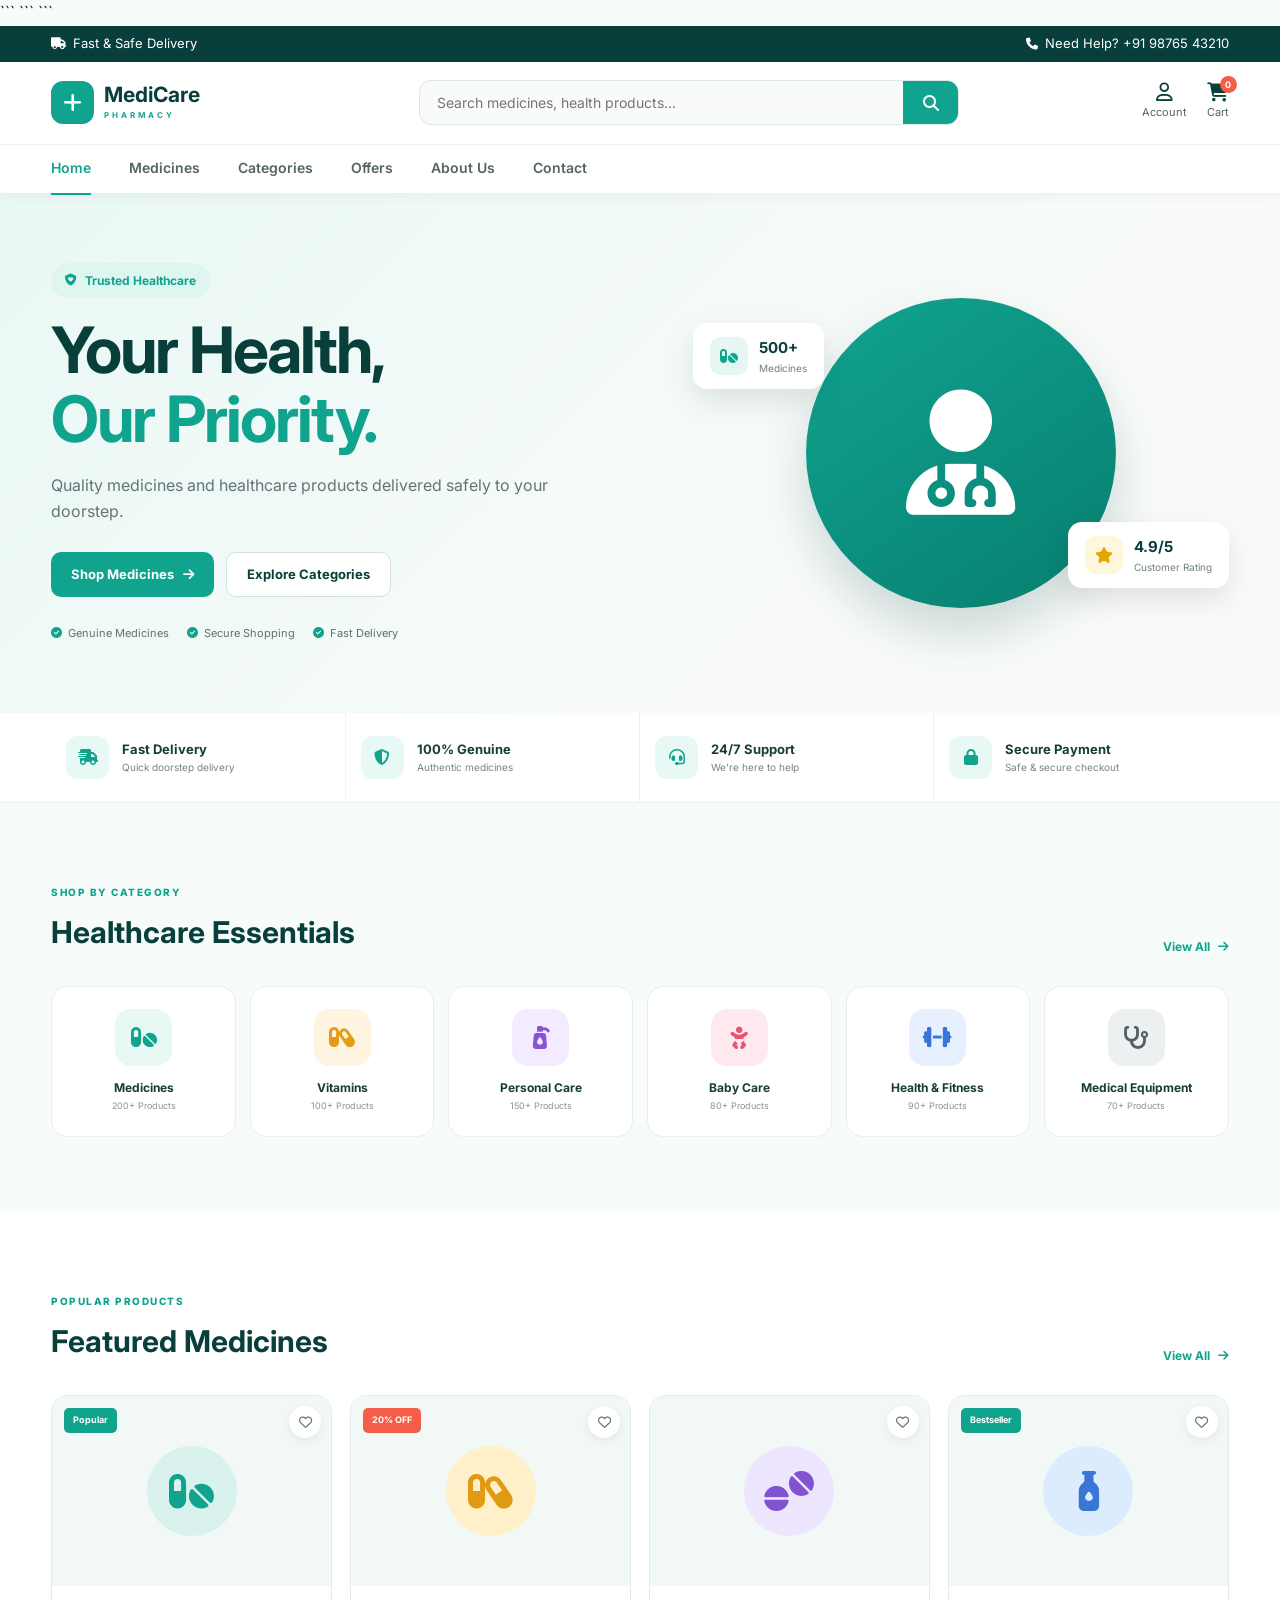
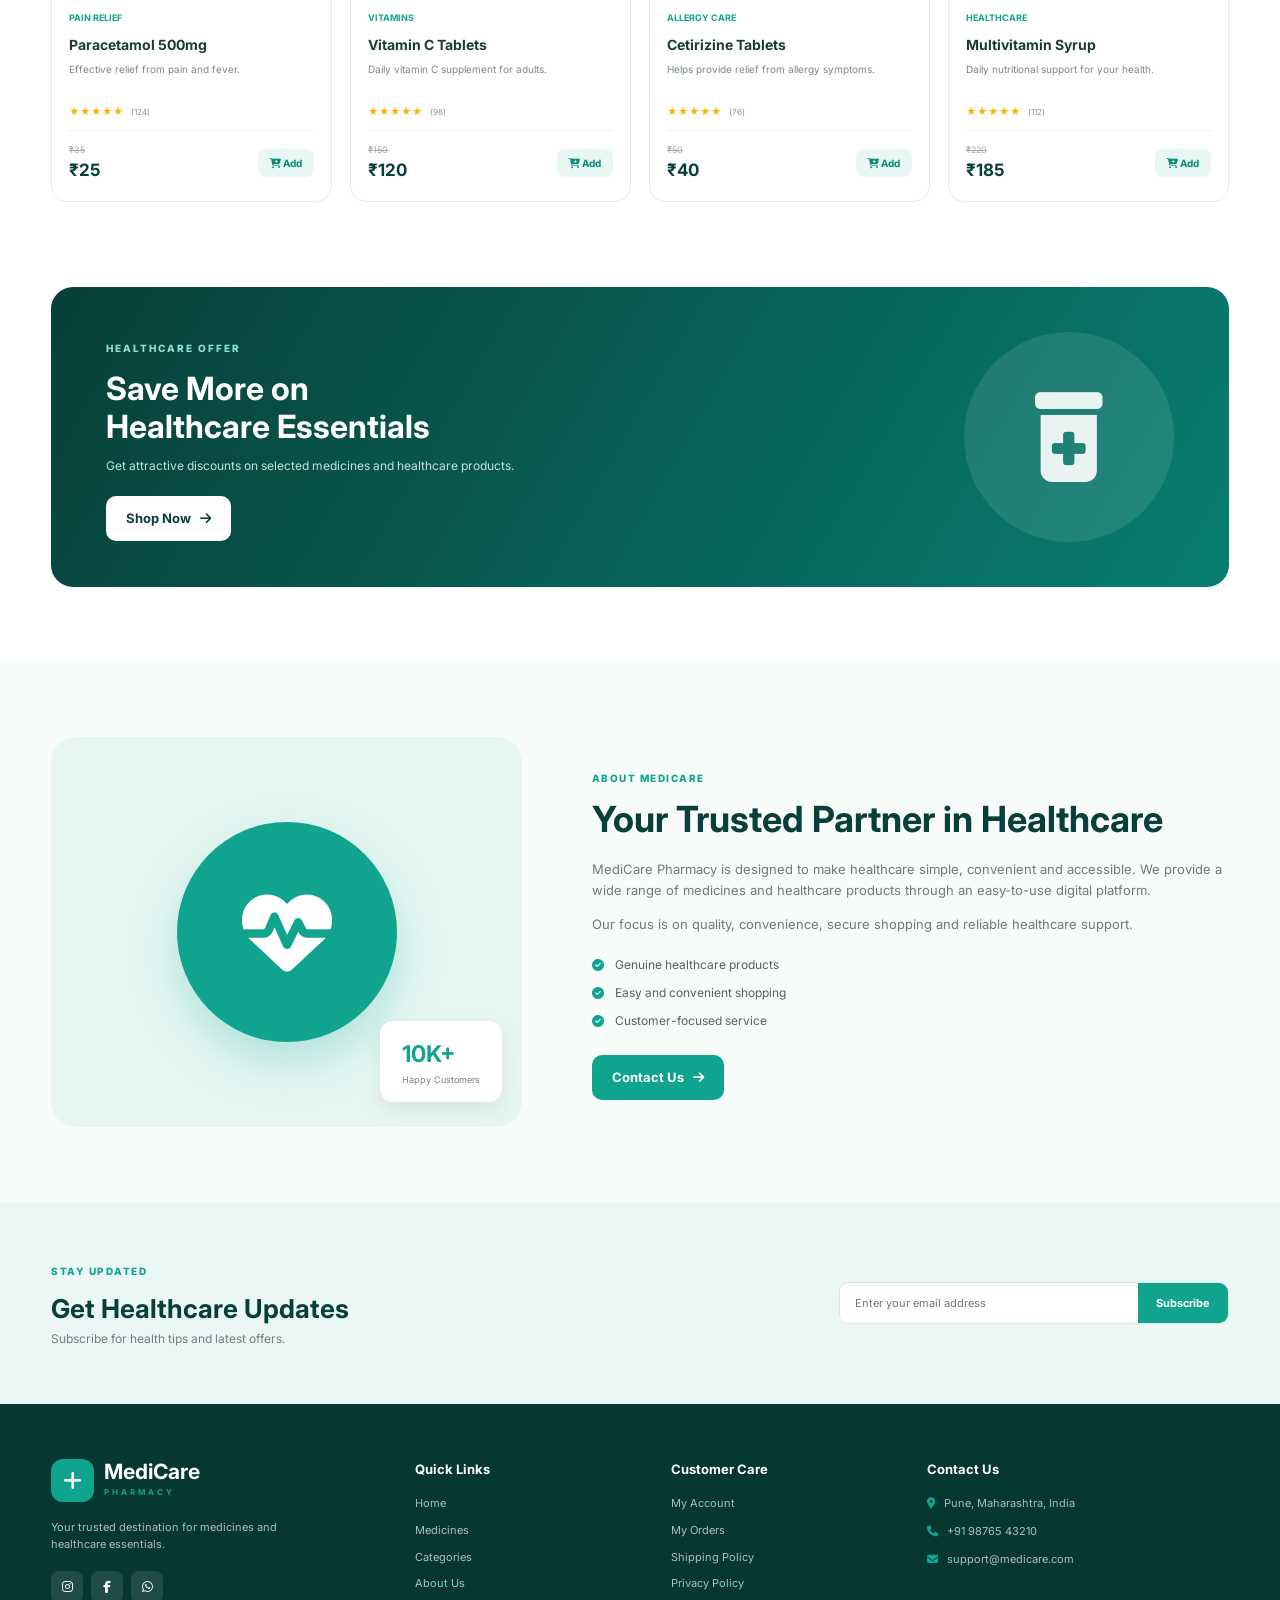
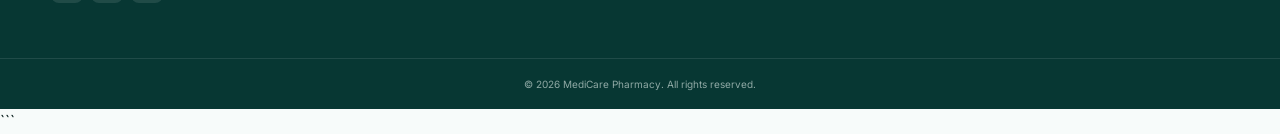
==== index.html @ c82cebe2 "Add files via upload" ====
<!DOCTYPE html>

<html lang="en">
<head>
    <meta charset="UTF-8">
    <meta name="viewport" content="width=device-width, initial-scale=1.0">
    <meta name="description" content="MediCare Pharmacy - Your trusted online pharmacy">
    <title>MediCare Pharmacy</title>

```
<link rel="stylesheet" href="style.css">

<link rel="preconnect" href="https://fonts.googleapis.com">
<link rel="preconnect" href="https://fonts.gstatic.com" crossorigin>
<link href="https://fonts.googleapis.com/css2?family=Inter:wght@400;500;600;700;800&display=swap" rel="stylesheet">

<link rel="stylesheet" href="https://cdnjs.cloudflare.com/ajax/libs/font-awesome/6.5.2/css/all.min.css">
```

</head>

<body>

```
<!-- TOP BAR -->
<div class="top-bar">
    <div class="container top-content">
        <span><i class="fa-solid fa-truck"></i> Fast & Safe Delivery</span>
        <span><i class="fa-solid fa-phone"></i> Need Help? +91 98765 43210</span>
    </div>
</div>

<!-- HEADER -->
<header class="header">
    <div class="container nav-container">

        <a href="#" class="logo">
            <span class="logo-icon">
                <i class="fa-solid fa-plus"></i>
            </span>
            <span>
                <strong>MediCare</strong>
                <small>PHARMACY</small>
            </span>
        </a>

        <div class="search-box">
            <input type="text" placeholder="Search medicines, health products...">
            <button>
                <i class="fa-solid fa-magnifying-glass"></i>
            </button>
        </div>

        <div class="nav-actions">
            <a href="#" class="action-item">
                <i class="fa-regular fa-user"></i>
                <span>Account</span>
            </a>

            <a href="#" class="action-item cart">
                <i class="fa-solid fa-cart-shopping"></i>
                <span>Cart</span>
                <b>0</b>
            </a>

            <button class="menu-btn" id="menuBtn">
                <i class="fa-solid fa-bars"></i>
            </button>
        </div>

    </div>

    <!-- NAVIGATION -->
    <nav class="main-nav" id="mainNav">
        <div class="container nav-links">
            <a href="#" class="active">Home</a>
            <a href="#medicines">Medicines</a>
            <a href="#categories">Categories</a>
            <a href="#offers">Offers</a>
            <a href="#about">About Us</a>
            <a href="#contact">Contact</a>
        </div>
    </nav>
</header>


<!-- HERO SECTION -->
<main>

    <section class="hero">
        <div class="container hero-content">

            <div class="hero-text">
                <span class="hero-tag">
                    <i class="fa-solid fa-shield-heart"></i>
                    Trusted Healthcare
                </span>

                <h1>
                    Your Health,<br>
                    <span>Our Priority.</span>
                </h1>

                <p>
                    Quality medicines and healthcare products
                    delivered safely to your doorstep.
                </p>

                <div class="hero-buttons">
                    <a href="#medicines" class="btn primary-btn">
                        Shop Medicines
                        <i class="fa-solid fa-arrow-right"></i>
                    </a>

                    <a href="#categories" class="btn secondary-btn">
                        Explore Categories
                    </a>
                </div>

                <div class="trust-points">
                    <span>
                        <i class="fa-solid fa-circle-check"></i>
                        Genuine Medicines
                    </span>

                    <span>
                        <i class="fa-solid fa-circle-check"></i>
                        Secure Shopping
                    </span>

                    <span>
                        <i class="fa-solid fa-circle-check"></i>
                        Fast Delivery
                    </span>
                </div>
            </div>

            <div class="hero-image">
                <div class="image-circle">
                    <i class="fa-solid fa-user-doctor"></i>
                </div>

                <div class="floating-card card-one">
                    <i class="fa-solid fa-pills"></i>
                    <div>
                        <strong>500+</strong>
                        <small>Medicines</small>
                    </div>
                </div>

                <div class="floating-card card-two">
                    <i class="fa-solid fa-star"></i>
                    <div>
                        <strong>4.9/5</strong>
                        <small>Customer Rating</small>
                    </div>
                </div>
            </div>

        </div>
    </section>


    <!-- FEATURES -->
    <section class="features">
        <div class="container features-grid">

            <div class="feature">
                <div class="feature-icon">
                    <i class="fa-solid fa-truck-fast"></i>
                </div>
                <div>
                    <h3>Fast Delivery</h3>
                    <p>Quick doorstep delivery</p>
                </div>
            </div>

            <div class="feature">
                <div class="feature-icon">
                    <i class="fa-solid fa-shield-halved"></i>
                </div>
                <div>
                    <h3>100% Genuine</h3>
                    <p>Authentic medicines</p>
                </div>
            </div>

            <div class="feature">
                <div class="feature-icon">
                    <i class="fa-solid fa-headset"></i>
                </div>
                <div>
                    <h3>24/7 Support</h3>
                    <p>We're here to help</p>
                </div>
            </div>

            <div class="feature">
                <div class="feature-icon">
                    <i class="fa-solid fa-lock"></i>
                </div>
                <div>
                    <h3>Secure Payment</h3>
                    <p>Safe & secure checkout</p>
                </div>
            </div>

        </div>
    </section>


    <!-- CATEGORIES -->
    <section class="section" id="categories">
        <div class="container">

            <div class="section-heading">
                <div>
                    <span class="section-label">SHOP BY CATEGORY</span>
                    <h2>Healthcare Essentials</h2>
                </div>

                <a href="#" class="view-all">
                    View All <i class="fa-solid fa-arrow-right"></i>
                </a>
            </div>

            <div class="category-grid">

                <a href="#" class="category-card">
                    <div class="category-icon medicine-icon">
                        <i class="fa-solid fa-pills"></i>
                    </div>
                    <h3>Medicines</h3>
                    <p>200+ Products</p>
                </a>

                <a href="#" class="category-card">
                    <div class="category-icon vitamin-icon">
                        <i class="fa-solid fa-capsules"></i>
                    </div>
                    <h3>Vitamins</h3>
                    <p>100+ Products</p>
                </a>

                <a href="#" class="category-card">
                    <div class="category-icon personal-icon">
                        <i class="fa-solid fa-pump-soap"></i>
                    </div>
                    <h3>Personal Care</h3>
                    <p>150+ Products</p>
                </a>

                <a href="#" class="category-card">
                    <div class="category-icon baby-icon">
                        <i class="fa-solid fa-baby"></i>
                    </div>
                    <h3>Baby Care</h3>
                    <p>80+ Products</p>
                </a>

                <a href="#" class="category-card">
                    <div class="category-icon fitness-icon">
                        <i class="fa-solid fa-dumbbell"></i>
                    </div>
                    <h3>Health & Fitness</h3>
                    <p>90+ Products</p>
                </a>

                <a href="#" class="category-card">
                    <div class="category-icon equipment-icon">
                        <i class="fa-solid fa-stethoscope"></i>
                    </div>
                    <h3>Medical Equipment</h3>
                    <p>70+ Products</p>
                </a>

            </div>
        </div>
    </section>


    <!-- PRODUCTS -->
    <section class="section products-section" id="medicines">
        <div class="container">

            <div class="section-heading">
                <div>
                    <span class="section-label">POPULAR PRODUCTS</span>
                    <h2>Featured Medicines</h2>
                </div>

                <a href="#" class="view-all">
                    View All <i class="fa-solid fa-arrow-right"></i>
                </a>
            </div>

            <div class="product-grid">

                <article class="product-card">

                    <div class="product-image">
                        <span class="product-tag">Popular</span>
                        <button class="heart">
                            <i class="fa-regular fa-heart"></i>
                        </button>
                        <div class="medicine-placeholder">
                            <i class="fa-solid fa-pills"></i>
                        </div>
                    </div>

                    <div class="product-info">
                        <span class="product-category">Pain Relief</span>
                        <h3>Paracetamol 500mg</h3>
                        <p class="product-description">
                            Effective relief from pain and fever.
                        </p>

                        <div class="rating">
                            <span>★★★★★</span>
                            <small>(124)</small>
                        </div>

                        <div class="product-bottom">
                            <div>
                                <span class="old-price">₹35</span>
                                <strong>₹25</strong>
                            </div>

                            <button class="add-btn">
                                <i class="fa-solid fa-cart-plus"></i>
                                Add
                            </button>
                        </div>
                    </div>

                </article>


                <article class="product-card">

                    <div class="product-image">
                        <span class="product-tag discount">20% OFF</span>
                        <button class="heart">
                            <i class="fa-regular fa-heart"></i>
                        </button>
                        <div class="medicine-placeholder vitamin">
                            <i class="fa-solid fa-capsules"></i>
                        </div>
                    </div>

                    <div class="product-info">
                        <span class="product-category">Vitamins</span>
                        <h3>Vitamin C Tablets</h3>
                        <p class="product-description">
                            Daily vitamin C supplement for adults.
                        </p>

                        <div class="rating">
                            <span>★★★★★</span>
                            <small>(98)</small>
                        </div>

                        <div class="product-bottom">
                            <div>
                                <span class="old-price">₹150</span>
                                <strong>₹120</strong>
                            </div>

                            <button class="add-btn">
                                <i class="fa-solid fa-cart-plus"></i>
                                Add
                            </button>
                        </div>
                    </div>

                </article>


                <article class="product-card">

                    <div class="product-image">
                        <button class="heart">
                            <i class="fa-regular fa-heart"></i>
                        </button>
                        <div class="medicine-placeholder allergy">
                            <i class="fa-solid fa-tablets"></i>
                        </div>
                    </div>

                    <div class="product-info">
                        <span class="product-category">Allergy Care</span>
                        <h3>Cetirizine Tablets</h3>
                        <p class="product-description">
                            Helps provide relief from allergy symptoms.
                        </p>

                        <div class="rating">
                            <span>★★★★★</span>
                            <small>(76)</small>
                        </div>

                        <div class="product-bottom">
                            <div>
                                <span class="old-price">₹50</span>
                                <strong>₹40</strong>
                            </div>

                            <button class="add-btn">
                                <i class="fa-solid fa-cart-plus"></i>
                                Add
                            </button>
                        </div>
                    </div>

                </article>


                <article class="product-card">

                    <div class="product-image">
                        <span class="product-tag">Bestseller</span>
                        <button class="heart">
                            <i class="fa-regular fa-heart"></i>
                        </button>
                        <div class="medicine-placeholder health">
                            <i class="fa-solid fa-bottle-droplet"></i>
                        </div>
                    </div>

                    <div class="product-info">
                        <span class="product-category">Healthcare</span>
                        <h3>Multivitamin Syrup</h3>
                        <p class="product-description">
                            Daily nutritional support for your health.
                        </p>

                        <div class="rating">
                            <span>★★★★★</span>
                            <small>(112)</small>
                        </div>

                        <div class="product-bottom">
                            <div>
                                <span class="old-price">₹220</span>
                                <strong>₹185</strong>
                            </div>

                            <button class="add-btn">
                                <i class="fa-solid fa-cart-plus"></i>
                                Add
                            </button>
                        </div>
                    </div>

                </article>

            </div>
        </div>
    </section>


    <!-- OFFER -->
    <section class="offer-section" id="offers">
        <div class="container">

            <div class="offer-box">

                <div class="offer-content">
                    <span>HEALTHCARE OFFER</span>

                    <h2>Save More on<br>Healthcare Essentials</h2>

                    <p>
                        Get attractive discounts on selected
                        medicines and healthcare products.
                    </p>

                    <a href="#medicines" class="btn offer-btn">
                        Shop Now
                        <i class="fa-solid fa-arrow-right"></i>
                    </a>
                </div>

                <div class="offer-icon">
                    <i class="fa-solid fa-prescription-bottle-medical"></i>
                </div>

            </div>

        </div>
    </section>


    <!-- ABOUT -->
    <section class="section about-section" id="about">
        <div class="container about-grid">

            <div class="about-visual">
                <div class="about-main-icon">
                    <i class="fa-solid fa-heart-pulse"></i>
                </div>

                <div class="about-stat">
                    <strong>10K+</strong>
                    <span>Happy Customers</span>
                </div>
            </div>

            <div class="about-content">
                <span class="section-label">ABOUT MEDICARE</span>

                <h2>Your Trusted Partner in Healthcare</h2>

                <p>
                    MediCare Pharmacy is designed to make healthcare
                    simple, convenient and accessible. We provide
                    a wide range of medicines and healthcare products
                    through an easy-to-use digital platform.
                </p>

                <p>
                    Our focus is on quality, convenience, secure
                    shopping and reliable healthcare support.
                </p>

                <div class="about-points">
                    <div>
                        <i class="fa-solid fa-circle-check"></i>
                        Genuine healthcare products
                    </div>

                    <div>
                        <i class="fa-solid fa-circle-check"></i>
                        Easy and convenient shopping
                    </div>

                    <div>
                        <i class="fa-solid fa-circle-check"></i>
                        Customer-focused service
                    </div>
                </div>

                <a href="#contact" class="btn primary-btn">
                    Contact Us
                    <i class="fa-solid fa-arrow-right"></i>
                </a>
            </div>

        </div>
    </section>


    <!-- NEWSLETTER -->
    <section class="newsletter">
        <div class="container newsletter-box">

            <div>
                <span class="section-label">STAY UPDATED</span>
                <h2>Get Healthcare Updates</h2>
                <p>Subscribe for health tips and latest offers.</p>
            </div>

            <form class="newsletter-form">
                <input type="email" placeholder="Enter your email address">
                <button type="submit">Subscribe</button>
            </form>

        </div>
    </section>

</main>


<!-- FOOTER -->
<footer class="footer" id="contact">

    <div class="container footer-grid">

        <div class="footer-brand">
            <a href="#" class="logo footer-logo">
                <span class="logo-icon">
                    <i class="fa-solid fa-plus"></i>
                </span>
                <span>
                    <strong>MediCare</strong>
                    <small>PHARMACY</small>
                </span>
            </a>

            <p>
                Your trusted destination for medicines
                and healthcare essentials.
            </p>

            <div class="social-links">
                <a href="#"><i class="fa-brands fa-instagram"></i></a>
                <a href="#"><i class="fa-brands fa-facebook-f"></i></a>
                <a href="#"><i class="fa-brands fa-whatsapp"></i></a>
            </div>
        </div>


        <div class="footer-column">
            <h3>Quick Links</h3>
            <a href="#">Home</a>
            <a href="#medicines">Medicines</a>
            <a href="#categories">Categories</a>
            <a href="#about">About Us</a>
        </div>


        <div class="footer-column">
            <h3>Customer Care</h3>
            <a href="#">My Account</a>
            <a href="#">My Orders</a>
            <a href="#">Shipping Policy</a>
            <a href="#">Privacy Policy</a>
        </div>


        <div class="footer-column contact-column">
            <h3>Contact Us</h3>

            <p>
                <i class="fa-solid fa-location-dot"></i>
                Pune, Maharashtra, India
            </p>

            <p>
                <i class="fa-solid fa-phone"></i>
                +91 98765 43210
            </p>

            <p>
                <i class="fa-solid fa-envelope"></i>
                support@medicare.com
            </p>
        </div>

    </div>

    <div class="footer-bottom">
        <div class="container">
            <p>© 2026 MediCare Pharmacy. All rights reserved.</p>
        </div>
    </div>

</footer>


<!-- MOBILE MENU SCRIPT -->
<script>
    const menuBtn = document.getElementById("menuBtn");
    const mainNav = document.getElementById("mainNav");

    menuBtn.addEventListener("click", function () {
        mainNav.classList.toggle("show");
    });

    document.querySelectorAll(".main-nav a").forEach(link => {
        link.addEventListener("click", () => {
            mainNav.classList.remove("show");
        });
    });
</script>
```

</body>
</html>
---- style.css ----
/* =========================================================
MEDICARE PHARMACY
RESPONSIVE FRONTEND CSS
========================================================= */

* {
  margin: 0;
  padding: 0;
  box-sizing: border-box;
  }

html {
scroll-behavior: smooth;
}

body {
font-family: "Inter", sans-serif;
background: #f7fbfa;
color: #172b2a;
line-height: 1.6;
}

a {
text-decoration: none;
color: inherit;
}

button,
input {
font-family: inherit;
}

button {
cursor: pointer;
border: none;
}

.container {
width: min(1180px, 92%);
margin: auto;
}

/* =========================================================
TOP BAR
========================================================= */

.top-bar {
background: #083f3a;
color: #ffffff;
font-size: 13px;
}

.top-content {
min-height: 36px;
display: flex;
justify-content: space-between;
align-items: center;
}

.top-content span {
display: flex;
align-items: center;
gap: 7px;
}

.top-content i {
font-size: 12px;
}

/* =========================================================
HEADER
========================================================= */

.header {
background: #ffffff;
position: sticky;
top: 0;
z-index: 1000;
box-shadow: 0 2px 15px rgba(0, 0, 0, 0.05);
}

.nav-container {
min-height: 82px;
display: flex;
align-items: center;
justify-content: space-between;
gap: 30px;
}

/* LOGO */

.logo {
display: flex;
align-items: center;
gap: 10px;
min-width: 185px;
}

.logo-icon {
width: 43px;
height: 43px;
border-radius: 12px;
background: #10a48f;
color: white;
display: grid;
place-items: center;
font-size: 21px;
}

.logo strong {
display: block;
font-size: 21px;
line-height: 1;
color: #083f3a;
}

.logo small {
display: block;
font-size: 8px;
letter-spacing: 3px;
color: #10a48f;
font-weight: 700;
margin-top: 4px;
}

/* SEARCH */

.search-box {
flex: 1;
max-width: 540px;
height: 45px;
border: 1px solid #dce8e6;
border-radius: 12px;
display: flex;
overflow: hidden;
background: #f8fbfa;
}

.search-box input {
flex: 1;
border: none;
outline: none;
padding: 0 17px;
background: transparent;
font-size: 14px;
}

.search-box button {
width: 55px;
background: #10a48f;
color: white;
font-size: 16px;
}

/* HEADER ACTIONS */

.nav-actions {
display: flex;
align-items: center;
gap: 20px;
}

.action-item {
position: relative;
display: flex;
flex-direction: column;
align-items: center;
gap: 2px;
color: #526665;
font-size: 11px;
}

.action-item i {
font-size: 19px;
color: #083f3a;
}

.action-item.cart b {
position: absolute;
top: -7px;
right: -8px;
width: 17px;
height: 17px;
background: #f45d48;
color: white;
border-radius: 50%;
font-size: 9px;
display: grid;
place-items: center;
}

.menu-btn {
display: none;
background: transparent;
font-size: 22px;
color: #083f3a;
}

/* NAVIGATION */

.main-nav {
border-top: 1px solid #edf2f1;
}

.nav-links {
display: flex;
align-items: center;
gap: 38px;
min-height: 48px;
}

.nav-links a {
font-size: 14px;
font-weight: 600;
color: #536563;
position: relative;
}

.nav-links a:hover,
.nav-links a.active {
color: #10a48f;
}

.nav-links a.active::after {
content: "";
position: absolute;
height: 2px;
width: 100%;
left: 0;
bottom: -15px;
background: #10a48f;
}

/* =========================================================
HERO
========================================================= */

.hero {
background: linear-gradient(135deg, #e9f8f5 0%, #f8fbfa 65%);
overflow: hidden;
}

.hero-content {
min-height: 520px;
display: grid;
grid-template-columns: 1.05fr 0.95fr;
align-items: center;
gap: 50px;
}

.hero-tag {
display: inline-flex;
align-items: center;
gap: 8px;
color: #10a48f;
background: #dff5f0;
padding: 8px 14px;
border-radius: 30px;
font-size: 12px;
font-weight: 700;
margin-bottom: 17px;
}

.hero h1 {
font-size: clamp(40px, 5vw, 65px);
line-height: 1.08;
color: #083f3a;
letter-spacing: -2px;
}

.hero h1 span {
color: #10a48f;
}

.hero-text > p {
max-width: 540px;
color: #647573;
margin: 20px 0 28px;
font-size: 16px;
}

.hero-buttons {
display: flex;
flex-wrap: wrap;
gap: 12px;
}

.btn {
min-height: 45px;
padding: 0 20px;
border-radius: 10px;
display: inline-flex;
align-items: center;
justify-content: center;
gap: 9px;
font-size: 13px;
font-weight: 700;
transition: 0.25s ease;
}

.primary-btn {
background: #10a48f;
color: white;
}

.primary-btn:hover {
background: #087e70;
transform: translateY(-2px);
}

.secondary-btn {
background: white;
border: 1px solid #cfe2de;
color: #083f3a;
}

.secondary-btn:hover {
border-color: #10a48f;
color: #10a48f;
}

.trust-points {
margin-top: 28px;
display: flex;
flex-wrap: wrap;
gap: 18px;
}

.trust-points span {
display: flex;
align-items: center;
gap: 6px;
font-size: 11px;
color: #60716f;
}

.trust-points i {
color: #10a48f;
}

/* HERO VISUAL */

.hero-image {
height: 390px;
position: relative;
display: grid;
place-items: center;
}

.image-circle {
width: 310px;
height: 310px;
border-radius: 50%;
background: linear-gradient(145deg, #10a48f, #087e70);
display: grid;
place-items: center;
box-shadow: 0 25px 50px rgba(8, 63, 58, 0.18);
}

.image-circle i {
font-size: 125px;
color: white;
}

/* FLOATING CARDS */

.floating-card {
position: absolute;
background: white;
border-radius: 14px;
padding: 13px 17px;
display: flex;
align-items: center;
gap: 11px;
box-shadow: 0 12px 30px rgba(0, 0, 0, 0.1);
}

.floating-card > i {
width: 38px;
height: 38px;
display: grid;
place-items: center;
border-radius: 10px;
background: #e6f7f3;
color: #10a48f;
}

.floating-card strong,
.floating-card small {
display: block;
}

.floating-card strong {
font-size: 15px;
color: #083f3a;
}

.floating-card small {
font-size: 10px;
color: #71817f;
}

.card-one {
top: 65px;
left: 0;
}

.card-two {
bottom: 60px;
right: 0;
}

.card-two > i {
color: #e6a600;
background: #fff7dc;
}

/* =========================================================
FEATURES
========================================================= */

.features {
background: white;
border-bottom: 1px solid #edf2f1;
}

.features-grid {
display: grid;
grid-template-columns: repeat(4, 1fr);
}

.feature {
padding: 23px 15px;
display: flex;
align-items: center;
gap: 13px;
border-right: 1px solid #edf2f1;
}

.feature:last-child {
border-right: none;
}

.feature-icon {
min-width: 43px;
width: 43px;
height: 43px;
border-radius: 12px;
background: #e8f8f5;
color: #10a48f;
display: grid;
place-items: center;
}

.feature h3 {
font-size: 13px;
color: #173d39;
}

.feature p {
font-size: 10px;
color: #778583;
}

/* =========================================================
SECTIONS
========================================================= */

.section {
padding: 75px 0;
}

.section-heading {
display: flex;
justify-content: space-between;
align-items: end;
margin-bottom: 30px;
}

.section-label {
font-size: 10px;
color: #10a48f;
font-weight: 800;
letter-spacing: 1.5px;
}

.section-heading h2,
.about-content h2 {
font-size: 30px;
color: #083f3a;
margin-top: 5px;
}

.view-all {
font-size: 12px;
color: #10a48f;
font-weight: 700;
}

.view-all i {
margin-left: 5px;
}

/* =========================================================
CATEGORIES
========================================================= */

.category-grid {
display: grid;
grid-template-columns: repeat(6, 1fr);
gap: 14px;
}

.category-card {
background: white;
border: 1px solid #e6efed;
border-radius: 16px;
padding: 22px 10px;
text-align: center;
transition: 0.25s ease;
}

.category-card:hover {
transform: translateY(-5px);
border-color: #10a48f;
box-shadow: 0 10px 25px rgba(16, 164, 143, 0.08);
}

.category-icon {
width: 57px;
height: 57px;
margin: auto auto 12px;
border-radius: 16px;
display: grid;
place-items: center;
font-size: 23px;
}

.medicine-icon {
background: #e8f8f5;
color: #10a48f;
}

.vitamin-icon {
background: #fff4df;
color: #e49b18;
}

.personal-icon {
background: #f3ebff;
color: #8754d7;
}

.baby-icon {
background: #ffe9ee;
color: #e85472;
}

.fitness-icon {
background: #e7f0ff;
color: #3974d8;
}

.equipment-icon {
background: #edf0f1;
color: #536365;
}

.category-card h3 {
font-size: 12px;
color: #173d39;
}

.category-card p {
font-size: 9px;
color: #899593;
margin-top: 2px;
}

/* =========================================================
PRODUCTS
========================================================= */

.products-section {
background: white;
}

.product-grid {
display: grid;
grid-template-columns: repeat(4, 1fr);
gap: 18px;
}

.product-card {
background: #ffffff;
border: 1px solid #e4ecea;
border-radius: 16px;
overflow: hidden;
transition: 0.25s ease;
}

.product-card:hover {
transform: translateY(-5px);
box-shadow: 0 15px 30px rgba(8, 63, 58, 0.08);
}

.product-image {
height: 190px;
background: #f1f8f6;
position: relative;
display: grid;
place-items: center;
}

.product-tag {
position: absolute;
top: 12px;
left: 12px;
padding: 5px 9px;
border-radius: 5px;
background: #10a48f;
color: white;
font-size: 9px;
font-weight: 700;
}

.product-tag.discount {
background: #f45d48;
}

.heart {
position: absolute;
top: 10px;
right: 10px;
width: 32px;
height: 32px;
border-radius: 50%;
background: white;
color: #657572;
box-shadow: 0 3px 10px rgba(0, 0, 0, 0.07);
}

.medicine-placeholder {
width: 90px;
height: 90px;
border-radius: 50%;
display: grid;
place-items: center;
background: #d9f2ed;
color: #10a48f;
font-size: 40px;
}

.medicine-placeholder.vitamin {
background: #fff0c9;
color: #df9b14;
}

.medicine-placeholder.allergy {
background: #eee6ff;
color: #8253d1;
}

.medicine-placeholder.health {
background: #dcecff;
color: #3976d5;
}

.product-info {
padding: 17px;
}

.product-category {
color: #10a48f;
font-size: 9px;
font-weight: 700;
text-transform: uppercase;
}

.product-info h3 {
font-size: 14px;
margin: 5px 0;
color: #183c38;
}

.product-description {
font-size: 10px;
color: #7c8987;
min-height: 32px;
}

.rating {
margin: 10px 0;
font-size: 10px;
}

.rating span {
color: #f4b400;
letter-spacing: 1px;
}

.rating small {
color: #8b9694;
margin-left: 4px;
}

.product-bottom {
display: flex;
align-items: center;
justify-content: space-between;
border-top: 1px solid #edf2f1;
padding-top: 12px;
}

.old-price {
display: block;
text-decoration: line-through;
color: #a2abaa;
font-size: 9px;
}

.product-bottom strong {
font-size: 17px;
color: #083f3a;
}

.add-btn {
background: #e7f7f4;
color: #078976;
border-radius: 8px;
padding: 8px 12px;
font-size: 10px;
font-weight: 700;
}

.add-btn:hover {
background: #10a48f;
color: white;
}

/* =========================================================
OFFER
========================================================= */

.offer-section {
padding: 10px 0 75px;
background: white;
}

.offer-box {
min-height: 270px;
border-radius: 22px;
background: linear-gradient(120deg, #083f3a, #087e70);
color: white;
padding: 45px 55px;
display: flex;
justify-content: space-between;
align-items: center;
overflow: hidden;
position: relative;
}

.offer-content {
position: relative;
z-index: 2;
}

.offer-content > span {
font-size: 10px;
font-weight: 800;
letter-spacing: 2px;
color: #8de2d4;
}

.offer-content h2 {
font-size: 32px;
line-height: 1.2;
margin: 10px 0;
}

.offer-content p {
color: #c7e2df;
font-size: 12px;
max-width: 430px;
margin-bottom: 20px;
}

.offer-btn {
background: white;
color: #083f3a;
}

.offer-icon {
width: 210px;
height: 210px;
border-radius: 50%;
background: rgba(255,255,255,0.1);
display: grid;
place-items: center;
font-size: 90px;
color: rgba(255,255,255,0.9);
}

/* =========================================================
ABOUT
========================================================= */

.about-grid {
display: grid;
grid-template-columns: 0.85fr 1.15fr;
align-items: center;
gap: 70px;
}

.about-visual {
min-height: 390px;
background: #e6f7f3;
border-radius: 25px;
display: grid;
place-items: center;
position: relative;
}

.about-main-icon {
width: 220px;
height: 220px;
border-radius: 50%;
background: #10a48f;
color: white;
display: grid;
place-items: center;
font-size: 90px;
box-shadow: 0 20px 45px rgba(16, 164, 143, 0.25);
}

.about-stat {
position: absolute;
bottom: 25px;
right: 20px;
background: white;
padding: 15px 22px;
border-radius: 13px;
box-shadow: 0 8px 20px rgba(0,0,0,0.08);
}

.about-stat strong,
.about-stat span {
display: block;
}

.about-stat strong {
font-size: 23px;
color: #10a48f;
}

.about-stat span {
font-size: 9px;
color: #75827f;
}

.about-content h2 {
font-size: 36px;
line-height: 1.2;
margin: 8px 0 18px;
}

.about-content > p {
font-size: 13px;
color: #6d7c79;
margin-bottom: 13px;
}

.about-points {
margin: 20px 0 25px;
}

.about-points div {
font-size: 12px;
color: #536563;
margin: 9px 0;
}

.about-points i {
color: #10a48f;
margin-right: 8px;
}

/* =========================================================
NEWSLETTER
========================================================= */

.newsletter {
background: #eaf7f4;
padding: 55px 0;
}

.newsletter-box {
display: flex;
justify-content: space-between;
align-items: center;
gap: 30px;
}

.newsletter h2 {
color: #083f3a;
margin-top: 5px;
font-size: 26px;
}

.newsletter p {
color: #71817f;
font-size: 12px;
}

.newsletter-form {
display: flex;
background: white;
border: 1px solid #d6e7e3;
border-radius: 10px;
overflow: hidden;
min-width: 390px;
}

.newsletter-form input {
flex: 1;
border: none;
outline: none;
padding: 13px 15px;
font-size: 11px;
}

.newsletter-form button {
background: #10a48f;
color: white;
padding: 0 18px;
font-size: 11px;
font-weight: 700;
}

/* =========================================================
FOOTER
========================================================= */

.footer {
background: #073733;
color: white;
}

.footer-grid {
padding: 55px 0;
display: grid;
grid-template-columns: 1.5fr 1fr 1fr 1.4fr;
gap: 40px;
}

.footer-logo strong {
color: white;
}

.footer-brand > p {
color: #a9c1be;
font-size: 11px;
max-width: 250px;
margin: 17px 0;
}

.social-links {
display: flex;
gap: 8px;
}

.social-links a {
width: 32px;
height: 32px;
border-radius: 8px;
background: rgba(255,255,255,0.1);
display: grid;
place-items: center;
font-size: 12px;
}

.social-links a:hover {
background: #10a48f;
}

.footer-column h3 {
font-size: 13px;
margin-bottom: 16px;
}

.footer-column > a {
display: block;
color: #a9c1be;
font-size: 11px;
margin: 9px 0;
}

.footer-column > a:hover {
color: white;
}

.contact-column p {
color: #a9c1be;
font-size: 11px;
margin: 10px 0;
display: flex;
gap: 9px;
}

.contact-column i {
color: #10a48f;
margin-top: 3px;
}

.footer-bottom {
border-top: 1px solid rgba(255,255,255,0.1);
padding: 17px 0;
}

.footer-bottom p {
text-align: center;
color: #8fa9a5;
font-size: 10px;
}

/* =========================================================
TABLET
========================================================= */

@media (max-width: 1000px) {

```
.nav-container {
    gap: 15px;
}

.logo {
    min-width: auto;
}

.category-grid {
    grid-template-columns: repeat(3, 1fr);
}

.product-grid {
    grid-template-columns: repeat(2, 1fr);
}

.hero-content {
    grid-template-columns: 1fr 0.8fr;
}

.hero-image {
    transform: scale(0.85);
}

.about-grid {
    gap: 35px;
}
```

}

/* =========================================================
MOBILE
========================================================= */

@media (max-width: 700px) {

```
.top-content {
    justify-content: center;
    font-size: 10px;
}

.top-content span:last-child {
    display: none;
}

.nav-container {
    min-height: 68px;
    flex-wrap: wrap;
}

.logo strong {
    font-size: 18px;
}

.logo-icon {
    width: 37px;
    height: 37px;
    font-size: 17px;
}

.search-box {
    order: 3;
    flex-basis: 100%;
    max-width: none;
    margin-bottom: 12px;
}

.header {
    position: relative;
}

.nav-actions {
    gap: 12px;
}

.action-item span {
    display: none;
}

.action-item i {
    font-size: 18px;
}

.menu-btn {
    display: block;
}

.main-nav {
    display: none;
    border-top: 1px solid #edf2f1;
}

.main-nav.show {
    display: block;
}

.nav-links {
    flex-direction: column;
    align-items: flex-start;
    gap: 0;
    padding: 10px 0;
}

.nav-links a {
    width: 100%;
    padding: 11px 0;
}

.nav-links a.active::after {
    display: none;
}


/* HERO */

.hero-content {
    min-height: auto;
    grid-template-columns: 1fr;
    padding: 55px 0;
    text-align: center;
}

.hero h1 {
    font-size: 43px;
    letter-spacing: -1.5px;
}

.hero-text > p {
    font-size: 14px;
    margin-left: auto;
    margin-right: auto;
}

.hero-buttons {
    justify-content: center;
}

.trust-points {
    justify-content: center;
    gap: 10px;
}

.hero-image {
    height: 310px;
    transform: scale(0.8);
    margin-top: -20px;
}

.card-one {
    left: 2%;
}

.card-two {
    right: 2%;
}


/* FEATURES */

.features-grid {
    grid-template-columns: repeat(2, 1fr);
}

.feature {
    border-bottom: 1px solid #edf2f1;
}

.feature:nth-child(2) {
    border-right: none;
}

.feature:nth-child(3) {
    border-right: 1px solid #edf2f1;
}


/* SECTIONS */

.section {
    padding: 55px 0;
}

.section-heading {
    align-items: flex-start;
    gap: 15px;
}

.section-heading h2,
.about-content h2 {
    font-size: 25px;
}

.view-all {
    white-space: nowrap;
}


/* CATEGORY */

.category-grid {
    grid-template-columns: repeat(2, 1fr);
    gap: 10px;
}


/* PRODUCTS */

.product-grid {
    grid-template-columns: repeat(2, 1fr);
    gap: 10px;
}

.product-image {
    height: 155px;
}

.medicine-placeholder {
    width: 70px;
    height: 70px;
    font-size: 30px;
}

.product-info {
    padding: 12px;
}

.product-info h3 {
    font-size: 12px;
}

.product-description {
    font-size: 9px;
}

.product-bottom strong {
    font-size: 15px;
}

.add-btn {
    padding: 7px 9px;
}


/* OFFER */

.offer-box {
    padding: 35px 25px;
    min-height: 300px;
}

.offer-content h2 {
    font-size: 26px;
}

.offer-icon {
    position: absolute;
    right: -50px;
    bottom: -45px;
    opacity: 0.3;
}


/* ABOUT */

.about-grid {
    grid-template-columns: 1fr;
}

.about-visual {
    min-height: 300px;
}

.about-main-icon {
    width: 160px;
    height: 160px;
    font-size: 65px;
}


/* NEWSLETTER */

.newsletter-box {
    flex-direction: column;
    align-items: stretch;
    text-align: center;
}

.newsletter-form {
    min-width: 0;
    width: 100%;
}


/* FOOTER */

.footer-grid {
    grid-template-columns: 1fr 1fr;
    gap: 30px;
}
```

}

/* =========================================================
SMALL MOBILE
========================================================= */

@media (max-width: 430px) {

```
.container {
    width: 94%;
}

.hero h1 {
    font-size: 37px;
}

.hero-buttons .btn {
    width: 100%;
}

.trust-points {
    flex-direction: column;
    align-items: center;
}

.features-grid {
    grid-template-columns: 1fr;
}

.feature {
    border-right: none !important;
}

.product-grid {
    grid-template-columns: 1fr;
}

.product-image {
    height: 200px;
}

.medicine-placeholder {
    width: 85px;
    height: 85px;
    font-size: 38px;
}

.footer-grid {
    grid-template-columns: 1fr;
}

.newsletter-form {
    flex-direction: column;
    border: none;
    background: transparent;
    gap: 8px;
}

.newsletter-form input,
.newsletter-form button {
    min-height: 45px;
    border-radius: 8px;
}

.newsletter-form input {
    border: 1px solid #d6e7e3;
}
```

}
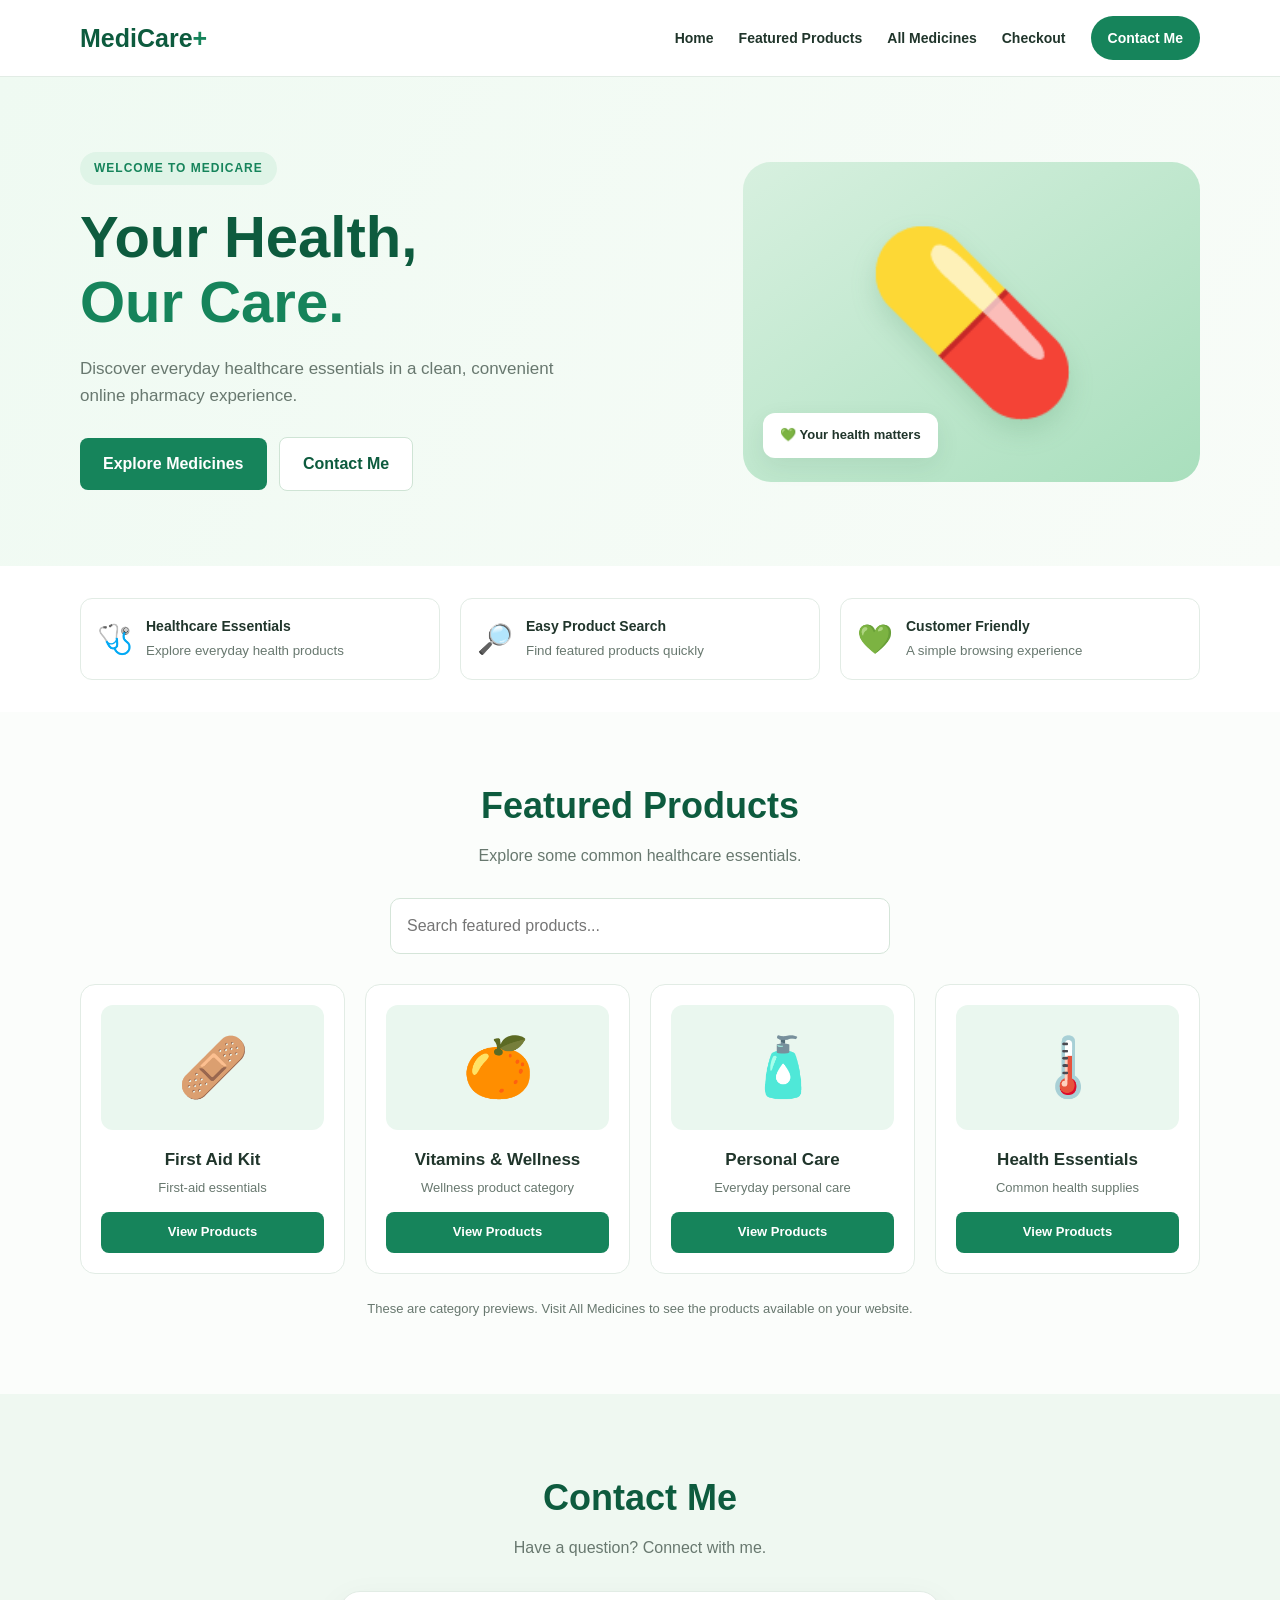
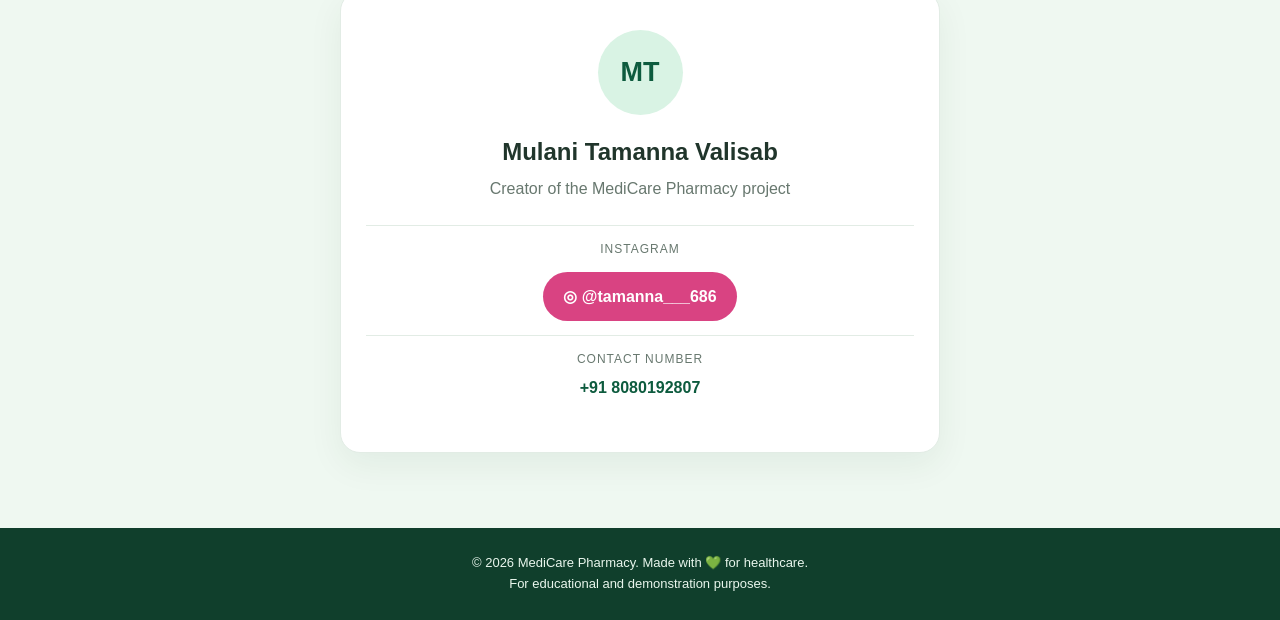
==== commit 2d57b54f: "Update index.html" ====
--- a/index.html
+++ b/index.html
@@ -1,669 +1,756 @@
+
 <!DOCTYPE html>
-
 <html lang="en">
 <head>
     <meta charset="UTF-8">
     <meta name="viewport" content="width=device-width, initial-scale=1.0">
-    <meta name="description" content="MediCare Pharmacy - Your trusted online pharmacy">
-    <title>MediCare Pharmacy</title>
-
-```
-<link rel="stylesheet" href="style.css">
-
-<link rel="preconnect" href="https://fonts.googleapis.com">
-<link rel="preconnect" href="https://fonts.gstatic.com" crossorigin>
-<link href="https://fonts.googleapis.com/css2?family=Inter:wght@400;500;600;700;800&display=swap" rel="stylesheet">
-
-<link rel="stylesheet" href="https://cdnjs.cloudflare.com/ajax/libs/font-awesome/6.5.2/css/all.min.css">
-```
-
+    <meta name="description" content="MediCare Pharmacy - Your trusted online pharmacy for everyday healthcare essentials.">
+    <title>MediCare Pharmacy | Your Health, Our Care</title>
+
+    <style>
+        :root {
+            --green: #16845b;
+            --dark-green: #0d5b3e;
+            --light-green: #eaf7ef;
+            --text: #20352b;
+            --muted: #68786f;
+            --white: #ffffff;
+            --border: #e2ece5;
+        }
+
+        * {
+            margin: 0;
+            padding: 0;
+            box-sizing: border-box;
+        }
+
+        html {
+            scroll-behavior: smooth;
+        }
+
+        body {
+            font-family: Arial, Helvetica, sans-serif;
+            color: var(--text);
+            background: #ffffff;
+            line-height: 1.6;
+        }
+
+        a {
+            text-decoration: none;
+        }
+
+        button, input {
+            font: inherit;
+        }
+
+        .container {
+            width: min(1120px, 92%);
+            margin: auto;
+        }
+
+        /* Navigation */
+        header {
+            background: #ffffff;
+            border-bottom: 1px solid var(--border);
+            position: sticky;
+            top: 0;
+            z-index: 100;
+        }
+
+        .navbar {
+            min-height: 76px;
+            display: flex;
+            justify-content: space-between;
+            align-items: center;
+            gap: 20px;
+        }
+
+        .logo {
+            color: var(--dark-green);
+            font-size: 25px;
+            font-weight: 800;
+            white-space: nowrap;
+        }
+
+        .logo span {
+            color: var(--green);
+        }
+
+        .nav-links {
+            display: flex;
+            align-items: center;
+            gap: 25px;
+        }
+
+        .nav-links a {
+            color: var(--text);
+            font-size: 14px;
+            font-weight: 600;
+        }
+
+        .nav-links a:hover {
+            color: var(--green);
+        }
+
+        .nav-links .nav-contact {
+            background: var(--green);
+            color: white;
+            padding: 11px 17px;
+            border-radius: 25px;
+        }
+
+        .menu-toggle {
+            display: none;
+            background: var(--light-green);
+            color: var(--dark-green);
+            border: 0;
+            border-radius: 8px;
+            padding: 8px 12px;
+            cursor: pointer;
+        }
+
+        /* Hero */
+        .hero {
+            background: linear-gradient(120deg, #effaf2, #f8fcf8);
+            padding: 75px 0;
+            overflow: hidden;
+        }
+
+        .hero-grid {
+            display: grid;
+            grid-template-columns: 1.15fr 0.85fr;
+            align-items: center;
+            gap: 45px;
+        }
+
+        .eyebrow {
+            display: inline-block;
+            color: var(--green);
+            background: #dff4e7;
+            border-radius: 30px;
+            padding: 7px 14px;
+            font-size: 12px;
+            font-weight: 800;
+            letter-spacing: 1px;
+            margin-bottom: 20px;
+        }
+
+        .hero h1 {
+            color: var(--dark-green);
+            font-size: clamp(38px, 5vw, 58px);
+            line-height: 1.12;
+            margin-bottom: 20px;
+        }
+
+        .hero h1 span {
+            color: var(--green);
+        }
+
+        .hero p {
+            max-width: 520px;
+            color: var(--muted);
+            font-size: 17px;
+            margin-bottom: 28px;
+        }
+
+        .button {
+            display: inline-block;
+            background: var(--green);
+            color: white;
+            border: 0;
+            padding: 13px 23px;
+            border-radius: 8px;
+            font-weight: 700;
+            cursor: pointer;
+            transition: 0.2s;
+        }
+
+        .button:hover {
+            background: var(--dark-green);
+            transform: translateY(-2px);
+        }
+
+        .button-outline {
+            background: white;
+            color: var(--dark-green);
+            border: 1px solid #cfe4d5;
+            margin-left: 8px;
+        }
+
+        .button-outline:hover {
+            color: white;
+        }
+
+        .hero-art {
+            min-height: 320px;
+            border-radius: 28px;
+            background: linear-gradient(145deg, #d7f0df, #a9dfbd);
+            display: flex;
+            justify-content: center;
+            align-items: center;
+            position: relative;
+        }
+
+        .hero-art .medical-icon {
+            font-size: clamp(100px, 17vw, 175px);
+            filter: drop-shadow(0 12px 12px #438b5b30);
+        }
+
+        .floating-note {
+            position: absolute;
+            bottom: 24px;
+            left: 20px;
+            background: white;
+            padding: 12px 17px;
+            border-radius: 12px;
+            box-shadow: 0 8px 25px #174c2c15;
+            font-size: 13px;
+            font-weight: 700;
+        }
+
+        /* Benefits */
+        .benefits {
+            display: grid;
+            grid-template-columns: repeat(3, 1fr);
+            gap: 20px;
+            padding: 32px 0;
+        }
+
+        .benefit {
+            display: flex;
+            align-items: center;
+            gap: 13px;
+            padding: 16px;
+            border: 1px solid var(--border);
+            border-radius: 12px;
+        }
+
+        .benefit-icon {
+            font-size: 29px;
+        }
+
+        .benefit strong {
+            display: block;
+            font-size: 14px;
+        }
+
+        .benefit small {
+            color: var(--muted);
+        }
+
+        /* Products */
+        .products-section {
+            padding: 65px 0 75px;
+            background: #fbfdfb;
+        }
+
+        .section-heading {
+            text-align: center;
+            margin-bottom: 30px;
+        }
+
+        .section-heading h2 {
+            font-size: clamp(28px, 4vw, 36px);
+            color: var(--dark-green);
+            margin-bottom: 8px;
+        }
+
+        .section-heading p {
+            color: var(--muted);
+        }
+
+        .search-wrap {
+            max-width: 500px;
+            margin: 0 auto 30px;
+        }
+
+        .search-wrap input {
+            width: 100%;
+            border: 1px solid #d5e5d9;
+            border-radius: 10px;
+            padding: 14px 16px;
+            outline: none;
+            background: white;
+        }
+
+        .search-wrap input:focus {
+            border-color: var(--green);
+            box-shadow: 0 0 0 3px #16845b15;
+        }
+
+        .product-grid {
+            display: grid;
+            grid-template-columns: repeat(4, 1fr);
+            gap: 20px;
+        }
+
+        .product-card {
+            background: white;
+            border: 1px solid var(--border);
+            border-radius: 15px;
+            padding: 20px;
+            text-align: center;
+            transition: 0.2s;
+        }
+
+        .product-card:hover {
+            transform: translateY(-4px);
+            box-shadow: 0 10px 25px #163f2410;
+        }
+
+        .product-picture {
+            height: 125px;
+            display: flex;
+            justify-content: center;
+            align-items: center;
+            background: var(--light-green);
+            border-radius: 12px;
+            font-size: 58px;
+            margin-bottom: 16px;
+        }
+
+        .product-card h3 {
+            font-size: 17px;
+            margin-bottom: 5px;
+        }
+
+        .product-card p {
+            font-size: 13px;
+            color: var(--muted);
+            margin-bottom: 13px;
+        }
+
+        .product-card .button {
+            width: 100%;
+            padding: 10px;
+            font-size: 13px;
+        }
+
+        .product-note {
+            text-align: center;
+            color: var(--muted);
+            font-size: 13px;
+            margin-top: 25px;
+        }
+
+        .no-results {
+            display: none;
+            text-align: center;
+            padding: 20px;
+            color: var(--muted);
+        }
+
+        /* Contact */
+        .contact-section {
+            padding: 75px 0;
+            background: #eff8f1;
+        }
+
+        .contact-card {
+            max-width: 600px;
+            margin: 30px auto 0;
+            background: white;
+            padding: 38px 25px;
+            border: 1px solid var(--border);
+            border-radius: 20px;
+            text-align: center;
+            box-shadow: 0 12px 35px #173f2510;
+        }
+
+        .contact-avatar {
+            width: 85px;
+            height: 85px;
+            margin: 0 auto 18px;
+            border-radius: 50%;
+            display: flex;
+            justify-content: center;
+            align-items: center;
+            background: #d9f3e4;
+            color: var(--dark-green);
+            font-size: 27px;
+            font-weight: 800;
+        }
+
+        .contact-card h3 {
+            font-size: 24px;
+            margin-bottom: 5px;
+        }
+
+        .contact-description {
+            color: var(--muted);
+            margin-bottom: 23px;
+        }
+
+        .contact-detail {
+            padding: 14px 8px;
+            border-top: 1px solid var(--border);
+        }
+
+        .contact-label {
+            display: block;
+            font-size: 12px;
+            color: var(--muted);
+            margin-bottom: 5px;
+            text-transform: uppercase;
+            letter-spacing: 1px;
+        }
+
+        .contact-detail a {
+            color: var(--dark-green);
+            font-weight: 700;
+            overflow-wrap: anywhere;
+        }
+
+        .instagram-button {
+            display: inline-block;
+            background: #d94382;
+            color: white !important;
+            padding: 12px 20px;
+            border-radius: 30px;
+            margin-top: 8px;
+        }
+
+        .instagram-button:hover {
+            background: #bd2d6c;
+        }
+
+        /* Footer */
+        footer {
+            background: #103f2c;
+            color: #e9f6ed;
+            padding: 25px 0;
+            text-align: center;
+        }
+
+        footer p {
+            font-size: 13px;
+        }
+
+        footer a {
+            color: white;
+        }
+
+        @media (max-width: 900px) {
+            .hero-grid {
+                grid-template-columns: 1fr 0.8fr;
+                gap: 25px;
+            }
+
+            .product-grid {
+                grid-template-columns: repeat(2, 1fr);
+            }
+
+            .benefits {
+                grid-template-columns: 1fr;
+            }
+
+            .benefit {
+                padding: 12px 16px;
+            }
+        }
+
+        @media (max-width: 680px) {
+            .navbar {
+                min-height: 68px;
+                flex-wrap: wrap;
+                padding: 12px 0;
+            }
+
+            .logo {
+                font-size: 22px;
+            }
+
+            .menu-toggle {
+                display: block;
+            }
+
+            .nav-links {
+                display: none;
+                width: 100%;
+                flex-direction: column;
+                align-items: stretch;
+                gap: 0;
+                padding-bottom: 8px;
+            }
+
+            .nav-links.open {
+                display: flex;
+            }
+
+            .nav-links a {
+                display: block;
+                padding: 12px 5px;
+            }
+
+            .nav-links .nav-contact {
+                text-align: center;
+                margin-top: 5px;
+            }
+
+            .hero {
+                padding: 48px 0;
+            }
+
+            .hero-grid {
+                grid-template-columns: 1fr;
+            }
+
+            .hero-art {
+                min-height: 220px;
+            }
+
+            .hero-art .medical-icon {
+                font-size: 115px;
+            }
+
+            .hero h1 {
+                font-size: 39px;
+            }
+
+            .product-grid {
+                gap: 12px;
+            }
+
+            .product-card {
+                padding: 12px;
+            }
+
+            .product-picture {
+                height: 100px;
+                font-size: 45px;
+            }
+
+            .product-card h3 {
+                font-size: 15px;
+            }
+
+            .button-outline {
+                margin: 10px 0 0;
+            }
+
+            .contact-card {
+                padding: 28px 16px;
+            }
+        }
+    </style>
 </head>
 
 <body>
 
-```
-<!-- TOP BAR -->
-<div class="top-bar">
-    <div class="container top-content">
-        <span><i class="fa-solid fa-truck"></i> Fast & Safe Delivery</span>
-        <span><i class="fa-solid fa-phone"></i> Need Help? +91 98765 43210</span>
+<header>
+    <div class="container navbar">
+        <a class="logo" href="#home">MediCare<span>+</span></a>
+
+        <button class="menu-toggle" id="menuToggle"
+                aria-label="Toggle navigation" aria-expanded="false">
+            ☰ Menu
+        </button>
+
+        <nav class="nav-links" id="navLinks">
+            <a href="#home">Home</a>
+            <a href="#products">Featured Products</a>
+            <a href="medicines.html">All Medicines</a>
+            <a href="checkout.html">Checkout</a>
+            <a class="nav-contact" href="#contact">Contact Me</a>
+        </nav>
     </div>
-</div>
-
-<!-- HEADER -->
-<header class="header">
-    <div class="container nav-container">
-
-        <a href="#" class="logo">
-            <span class="logo-icon">
-                <i class="fa-solid fa-plus"></i>
-            </span>
-            <span>
-                <strong>MediCare</strong>
-                <small>PHARMACY</small>
-            </span>
-        </a>
-
-        <div class="search-box">
-            <input type="text" placeholder="Search medicines, health products...">
-            <button>
-                <i class="fa-solid fa-magnifying-glass"></i>
-            </button>
+</header>
+
+<main>
+    <!-- Home -->
+    <section class="hero" id="home">
+        <div class="container hero-grid">
+            <div>
+                <span class="eyebrow">WELCOME TO MEDICARE</span>
+                <h1>Your Health,<br><span>Our Care.</span></h1>
+
+                <p>
+                    Discover everyday healthcare essentials in a clean,
+                    convenient online pharmacy experience.
+                </p>
+
+                <a href="medicines.html" class="button">Explore Medicines</a>
+                <a href="#contact" class="button button-outline">Contact Me</a>
+            </div>
+
+            <div class="hero-art" aria-label="Healthcare illustration">
+                <div class="medical-icon" aria-hidden="true">💊</div>
+                <div class="floating-note">💚 Your health matters</div>
+            </div>
         </div>
-
-        <div class="nav-actions">
-            <a href="#" class="action-item">
-                <i class="fa-regular fa-user"></i>
-                <span>Account</span>
-            </a>
-
-            <a href="#" class="action-item cart">
-                <i class="fa-solid fa-cart-shopping"></i>
-                <span>Cart</span>
-                <b>0</b>
-            </a>
-
-            <button class="menu-btn" id="menuBtn">
-                <i class="fa-solid fa-bars"></i>
-            </button>
+    </section>
+
+    <!-- Benefits -->
+    <section class="container benefits" aria-label="Website highlights">
+        <div class="benefit">
+            <span class="benefit-icon">🩺</span>
+            <div>
+                <strong>Healthcare Essentials</strong>
+                <small>Explore everyday health products</small>
+            </div>
         </div>
 
-    </div>
-
-    <!-- NAVIGATION -->
-    <nav class="main-nav" id="mainNav">
-        <div class="container nav-links">
-            <a href="#" class="active">Home</a>
-            <a href="#medicines">Medicines</a>
-            <a href="#categories">Categories</a>
-            <a href="#offers">Offers</a>
-            <a href="#about">About Us</a>
-            <a href="#contact">Contact</a>
+        <div class="benefit">
+            <span class="benefit-icon">🔎</span>
+            <div>
+                <strong>Easy Product Search</strong>
+                <small>Find featured products quickly</small>
+            </div>
         </div>
-    </nav>
-</header>
-
-
-<!-- HERO SECTION -->
-<main>
-
-    <section class="hero">
-        <div class="container hero-content">
-
-            <div class="hero-text">
-                <span class="hero-tag">
-                    <i class="fa-solid fa-shield-heart"></i>
-                    Trusted Healthcare
-                </span>
-
-                <h1>
-                    Your Health,<br>
-                    <span>Our Priority.</span>
-                </h1>
-
-                <p>
-                    Quality medicines and healthcare products
-                    delivered safely to your doorstep.
+
+        <div class="benefit">
+            <span class="benefit-icon">💚</span>
+            <div>
+                <strong>Customer Friendly</strong>
+                <small>A simple browsing experience</small>
+            </div>
+        </div>
+    </section>
+
+    <!-- Featured Products -->
+    <section class="products-section" id="products">
+        <div class="container">
+            <div class="section-heading">
+                <h2>Featured Products</h2>
+                <p>Explore some common healthcare essentials.</p>
+            </div>
+
+            <div class="search-wrap">
+                <input type="search" id="productSearch"
+                       placeholder="Search featured products..."
+                       aria-label="Search featured products">
+            </div>
+
+            <div class="product-grid" id="productGrid">
+                <article class="product-card" data-name="first aid kit">
+                    <div class="product-picture">🩹</div>
+                    <h3>First Aid Kit</h3>
+                    <p>First-aid essentials</p>
+                    <a href="medicines.html" class="button">View Products</a>
+                </article>
+
+                <article class="product-card" data-name="vitamins wellness">
+                    <div class="product-picture">🍊</div>
+                    <h3>Vitamins & Wellness</h3>
+                    <p>Wellness product category</p>
+                    <a href="medicines.html" class="button">View Products</a>
+                </article>
+
+                <article class="product-card" data-name="personal care">
+                    <div class="product-picture">🧴</div>
+                    <h3>Personal Care</h3>
+                    <p>Everyday personal care</p>
+                    <a href="medicines.html" class="button">View Products</a>
+                </article>
+
+                <article class="product-card" data-name="health essentials">
+                    <div class="product-picture">🌡️</div>
+                    <h3>Health Essentials</h3>
+                    <p>Common health supplies</p>
+                    <a href="medicines.html" class="button">View Products</a>
+                </article>
+            </div>
+
+            <p class="no-results" id="noResults">
+                No featured products match your search.
+            </p>
+
+            <p class="product-note">
+                These are category previews. Visit All Medicines to see
+                the products available on your website.
+            </p>
+        </div>
+    </section>
+
+    <!-- Contact Me: replaces About -->
+    <section class="contact-section" id="contact">
+        <div class="container">
+            <div class="section-heading">
+                <h2>Contact Me</h2>
+                <p>Have a question? Connect with me.</p>
+            </div>
+
+            <div class="contact-card">
+                <div class="contact-avatar" aria-hidden="true">MT</div>
+
+                <h3>Mulani Tamanna Valisab</h3>
+                <p class="contact-description">
+                    Creator of the MediCare Pharmacy project
                 </p>
 
-                <div class="hero-buttons">
-                    <a href="#medicines" class="btn primary-btn">
-                        Shop Medicines
-                        <i class="fa-solid fa-arrow-right"></i>
-                    </a>
-
-                    <a href="#categories" class="btn secondary-btn">
-                        Explore Categories
+                <div class="contact-detail">
+                    <span class="contact-label">Instagram</span>
+                    <a class="instagram-button"
+                       href="https://www.instagram.com/tamanna___686/"
+                       target="_blank"
+                       rel="noopener noreferrer">
+                        ◎ @tamanna___686
                     </a>
                 </div>
 
-                <div class="trust-points">
-                    <span>
-                        <i class="fa-solid fa-circle-check"></i>
-                        Genuine Medicines
-                    </span>
-
-                    <span>
-                        <i class="fa-solid fa-circle-check"></i>
-                        Secure Shopping
-                    </span>
-
-                    <span>
-                        <i class="fa-solid fa-circle-check"></i>
-                        Fast Delivery
-                    </span>
+                <div class="contact-detail">
+                    <span class="contact-label">Contact Number</span>
+                    <a href="tel:+918080192807">+91 8080192807</a>
                 </div>
             </div>
-
-            <div class="hero-image">
-                <div class="image-circle">
-                    <i class="fa-solid fa-user-doctor"></i>
-                </div>
-
-                <div class="floating-card card-one">
-                    <i class="fa-solid fa-pills"></i>
-                    <div>
-                        <strong>500+</strong>
-                        <small>Medicines</small>
-                    </div>
-                </div>
-
-                <div class="floating-card card-two">
-                    <i class="fa-solid fa-star"></i>
-                    <div>
-                        <strong>4.9/5</strong>
-                        <small>Customer Rating</small>
-                    </div>
-                </div>
-            </div>
-
         </div>
     </section>
-
-
-    <!-- FEATURES -->
-    <section class="features">
-        <div class="container features-grid">
-
-            <div class="feature">
-                <div class="feature-icon">
-                    <i class="fa-solid fa-truck-fast"></i>
-                </div>
-                <div>
-                    <h3>Fast Delivery</h3>
-                    <p>Quick doorstep delivery</p>
-                </div>
-            </div>
-
-            <div class="feature">
-                <div class="feature-icon">
-                    <i class="fa-solid fa-shield-halved"></i>
-                </div>
-                <div>
-                    <h3>100% Genuine</h3>
-                    <p>Authentic medicines</p>
-                </div>
-            </div>
-
-            <div class="feature">
-                <div class="feature-icon">
-                    <i class="fa-solid fa-headset"></i>
-                </div>
-                <div>
-                    <h3>24/7 Support</h3>
-                    <p>We're here to help</p>
-                </div>
-            </div>
-
-            <div class="feature">
-                <div class="feature-icon">
-                    <i class="fa-solid fa-lock"></i>
-                </div>
-                <div>
-                    <h3>Secure Payment</h3>
-                    <p>Safe & secure checkout</p>
-                </div>
-            </div>
-
-        </div>
-    </section>
-
-
-    <!-- CATEGORIES -->
-    <section class="section" id="categories">
-        <div class="container">
-
-            <div class="section-heading">
-                <div>
-                    <span class="section-label">SHOP BY CATEGORY</span>
-                    <h2>Healthcare Essentials</h2>
-                </div>
-
-                <a href="#" class="view-all">
-                    View All <i class="fa-solid fa-arrow-right"></i>
-                </a>
-            </div>
-
-            <div class="category-grid">
-
-                <a href="#" class="category-card">
-                    <div class="category-icon medicine-icon">
-                        <i class="fa-solid fa-pills"></i>
-                    </div>
-                    <h3>Medicines</h3>
-                    <p>200+ Products</p>
-                </a>
-
-                <a href="#" class="category-card">
-                    <div class="category-icon vitamin-icon">
-                        <i class="fa-solid fa-capsules"></i>
-                    </div>
-                    <h3>Vitamins</h3>
-                    <p>100+ Products</p>
-                </a>
-
-                <a href="#" class="category-card">
-                    <div class="category-icon personal-icon">
-                        <i class="fa-solid fa-pump-soap"></i>
-                    </div>
-                    <h3>Personal Care</h3>
-                    <p>150+ Products</p>
-                </a>
-
-                <a href="#" class="category-card">
-                    <div class="category-icon baby-icon">
-                        <i class="fa-solid fa-baby"></i>
-                    </div>
-                    <h3>Baby Care</h3>
-                    <p>80+ Products</p>
-                </a>
-
-                <a href="#" class="category-card">
-                    <div class="category-icon fitness-icon">
-                        <i class="fa-solid fa-dumbbell"></i>
-                    </div>
-                    <h3>Health & Fitness</h3>
-                    <p>90+ Products</p>
-                </a>
-
-                <a href="#" class="category-card">
-                    <div class="category-icon equipment-icon">
-                        <i class="fa-solid fa-stethoscope"></i>
-                    </div>
-                    <h3>Medical Equipment</h3>
-                    <p>70+ Products</p>
-                </a>
-
-            </div>
-        </div>
-    </section>
-
-
-    <!-- PRODUCTS -->
-    <section class="section products-section" id="medicines">
-        <div class="container">
-
-            <div class="section-heading">
-                <div>
-                    <span class="section-label">POPULAR PRODUCTS</span>
-                    <h2>Featured Medicines</h2>
-                </div>
-
-                <a href="#" class="view-all">
-                    View All <i class="fa-solid fa-arrow-right"></i>
-                </a>
-            </div>
-
-            <div class="product-grid">
-
-                <article class="product-card">
-
-                    <div class="product-image">
-                        <span class="product-tag">Popular</span>
-                        <button class="heart">
-                            <i class="fa-regular fa-heart"></i>
-                        </button>
-                        <div class="medicine-placeholder">
-                            <i class="fa-solid fa-pills"></i>
-                        </div>
-                    </div>
-
-                    <div class="product-info">
-                        <span class="product-category">Pain Relief</span>
-                        <h3>Paracetamol 500mg</h3>
-                        <p class="product-description">
-                            Effective relief from pain and fever.
-                        </p>
-
-                        <div class="rating">
-                            <span>★★★★★</span>
-                            <small>(124)</small>
-                        </div>
-
-                        <div class="product-bottom">
-                            <div>
-                                <span class="old-price">₹35</span>
-                                <strong>₹25</strong>
-                            </div>
-
-                            <button class="add-btn">
-                                <i class="fa-solid fa-cart-plus"></i>
-                                Add
-                            </button>
-                        </div>
-                    </div>
-
-                </article>
-
-
-                <article class="product-card">
-
-                    <div class="product-image">
-                        <span class="product-tag discount">20% OFF</span>
-                        <button class="heart">
-                            <i class="fa-regular fa-heart"></i>
-                        </button>
-                        <div class="medicine-placeholder vitamin">
-                            <i class="fa-solid fa-capsules"></i>
-                        </div>
-                    </div>
-
-                    <div class="product-info">
-                        <span class="product-category">Vitamins</span>
-                        <h3>Vitamin C Tablets</h3>
-                        <p class="product-description">
-                            Daily vitamin C supplement for adults.
-                        </p>
-
-                        <div class="rating">
-                            <span>★★★★★</span>
-                            <small>(98)</small>
-                        </div>
-
-                        <div class="product-bottom">
-                            <div>
-                                <span class="old-price">₹150</span>
-                                <strong>₹120</strong>
-                            </div>
-
-                            <button class="add-btn">
-                                <i class="fa-solid fa-cart-plus"></i>
-                                Add
-                            </button>
-                        </div>
-                    </div>
-
-                </article>
-
-
-                <article class="product-card">
-
-                    <div class="product-image">
-                        <button class="heart">
-                            <i class="fa-regular fa-heart"></i>
-                        </button>
-                        <div class="medicine-placeholder allergy">
-                            <i class="fa-solid fa-tablets"></i>
-                        </div>
-                    </div>
-
-                    <div class="product-info">
-                        <span class="product-category">Allergy Care</span>
-                        <h3>Cetirizine Tablets</h3>
-                        <p class="product-description">
-                            Helps provide relief from allergy symptoms.
-                        </p>
-
-                        <div class="rating">
-                            <span>★★★★★</span>
-                            <small>(76)</small>
-                        </div>
-
-                        <div class="product-bottom">
-                            <div>
-                                <span class="old-price">₹50</span>
-                                <strong>₹40</strong>
-                            </div>
-
-                            <button class="add-btn">
-                                <i class="fa-solid fa-cart-plus"></i>
-                                Add
-                            </button>
-                        </div>
-                    </div>
-
-                </article>
-
-
-                <article class="product-card">
-
-                    <div class="product-image">
-                        <span class="product-tag">Bestseller</span>
-                        <button class="heart">
-                            <i class="fa-regular fa-heart"></i>
-                        </button>
-                        <div class="medicine-placeholder health">
-                            <i class="fa-solid fa-bottle-droplet"></i>
-                        </div>
-                    </div>
-
-                    <div class="product-info">
-                        <span class="product-category">Healthcare</span>
-                        <h3>Multivitamin Syrup</h3>
-                        <p class="product-description">
-                            Daily nutritional support for your health.
-                        </p>
-
-                        <div class="rating">
-                            <span>★★★★★</span>
-                            <small>(112)</small>
-                        </div>
-
-                        <div class="product-bottom">
-                            <div>
-                                <span class="old-price">₹220</span>
-                                <strong>₹185</strong>
-                            </div>
-
-                            <button class="add-btn">
-                                <i class="fa-solid fa-cart-plus"></i>
-                                Add
-                            </button>
-                        </div>
-                    </div>
-
-                </article>
-
-            </div>
-        </div>
-    </section>
-
-
-    <!-- OFFER -->
-    <section class="offer-section" id="offers">
-        <div class="container">
-
-            <div class="offer-box">
-
-                <div class="offer-content">
-                    <span>HEALTHCARE OFFER</span>
-
-                    <h2>Save More on<br>Healthcare Essentials</h2>
-
-                    <p>
-                        Get attractive discounts on selected
-                        medicines and healthcare products.
-                    </p>
-
-                    <a href="#medicines" class="btn offer-btn">
-                        Shop Now
-                        <i class="fa-solid fa-arrow-right"></i>
-                    </a>
-                </div>
-
-                <div class="offer-icon">
-                    <i class="fa-solid fa-prescription-bottle-medical"></i>
-                </div>
-
-            </div>
-
-        </div>
-    </section>
-
-
-    <!-- ABOUT -->
-    <section class="section about-section" id="about">
-        <div class="container about-grid">
-
-            <div class="about-visual">
-                <div class="about-main-icon">
-                    <i class="fa-solid fa-heart-pulse"></i>
-                </div>
-
-                <div class="about-stat">
-                    <strong>10K+</strong>
-                    <span>Happy Customers</span>
-                </div>
-            </div>
-
-            <div class="about-content">
-                <span class="section-label">ABOUT MEDICARE</span>
-
-                <h2>Your Trusted Partner in Healthcare</h2>
-
-                <p>
-                    MediCare Pharmacy is designed to make healthcare
-                    simple, convenient and accessible. We provide
-                    a wide range of medicines and healthcare products
-                    through an easy-to-use digital platform.
-                </p>
-
-                <p>
-                    Our focus is on quality, convenience, secure
-                    shopping and reliable healthcare support.
-                </p>
-
-                <div class="about-points">
-                    <div>
-                        <i class="fa-solid fa-circle-check"></i>
-                        Genuine healthcare products
-                    </div>
-
-                    <div>
-                        <i class="fa-solid fa-circle-check"></i>
-                        Easy and convenient shopping
-                    </div>
-
-                    <div>
-                        <i class="fa-solid fa-circle-check"></i>
-                        Customer-focused service
-                    </div>
-                </div>
-
-                <a href="#contact" class="btn primary-btn">
-                    Contact Us
-                    <i class="fa-solid fa-arrow-right"></i>
-                </a>
-            </div>
-
-        </div>
-    </section>
-
-
-    <!-- NEWSLETTER -->
-    <section class="newsletter">
-        <div class="container newsletter-box">
-
-            <div>
-                <span class="section-label">STAY UPDATED</span>
-                <h2>Get Healthcare Updates</h2>
-                <p>Subscribe for health tips and latest offers.</p>
-            </div>
-
-            <form class="newsletter-form">
-                <input type="email" placeholder="Enter your email address">
-                <button type="submit">Subscribe</button>
-            </form>
-
-        </div>
-    </section>
-
 </main>
 
-
-<!-- FOOTER -->
-<footer class="footer" id="contact">
-
-    <div class="container footer-grid">
-
-        <div class="footer-brand">
-            <a href="#" class="logo footer-logo">
-                <span class="logo-icon">
-                    <i class="fa-solid fa-plus"></i>
-                </span>
-                <span>
-                    <strong>MediCare</strong>
-                    <small>PHARMACY</small>
-                </span>
-            </a>
-
-            <p>
-                Your trusted destination for medicines
-                and healthcare essentials.
-            </p>
-
-            <div class="social-links">
-                <a href="#"><i class="fa-brands fa-instagram"></i></a>
-                <a href="#"><i class="fa-brands fa-facebook-f"></i></a>
-                <a href="#"><i class="fa-brands fa-whatsapp"></i></a>
-            </div>
-        </div>
-
-
-        <div class="footer-column">
-            <h3>Quick Links</h3>
-            <a href="#">Home</a>
-            <a href="#medicines">Medicines</a>
-            <a href="#categories">Categories</a>
-            <a href="#about">About Us</a>
-        </div>
-
-
-        <div class="footer-column">
-            <h3>Customer Care</h3>
-            <a href="#">My Account</a>
-            <a href="#">My Orders</a>
-            <a href="#">Shipping Policy</a>
-            <a href="#">Privacy Policy</a>
-        </div>
-
-
-        <div class="footer-column contact-column">
-            <h3>Contact Us</h3>
-
-            <p>
-                <i class="fa-solid fa-location-dot"></i>
-                Pune, Maharashtra, India
-            </p>
-
-            <p>
-                <i class="fa-solid fa-phone"></i>
-                +91 98765 43210
-            </p>
-
-            <p>
-                <i class="fa-solid fa-envelope"></i>
-                support@medicare.com
-            </p>
-        </div>
-
+<footer>
+    <div class="container">
+        <p>
+            © <span id="currentYear"></span> MediCare Pharmacy.
+            Made with 💚 for healthcare.
+        </p>
+        <p>For educational and demonstration purposes.</p>
     </div>
-
-    <div class="footer-bottom">
-        <div class="container">
-            <p>© 2026 MediCare Pharmacy. All rights reserved.</p>
-        </div>
-    </div>
-
 </footer>
 
-
-<!-- MOBILE MENU SCRIPT -->
 <script>
-    const menuBtn = document.getElementById("menuBtn");
-    const mainNav = document.getElementById("mainNav");
-
-    menuBtn.addEventListener("click", function () {
-        mainNav.classList.toggle("show");
+    // Mobile navigation
+    const menuToggle = document.getElementById("menuToggle");
+    const navLinks = document.getElementById("navLinks");
+
+    menuToggle.addEventListener("click", function () {
+        const isOpen = navLinks.classList.toggle("open");
+        menuToggle.setAttribute("aria-expanded", String(isOpen));
     });
 
-    document.querySelectorAll(".main-nav a").forEach(link => {
-        link.addEventListener("click", () => {
-            mainNav.classList.remove("show");
+    navLinks.querySelectorAll("a").forEach(function (link) {
+        link.addEventListener("click", function () {
+            navLinks.classList.remove("open");
+            menuToggle.setAttribute("aria-expanded", "false");
         });
     });
+
+    // Search featured product categories
+    const productSearch = document.getElementById("productSearch");
+    const productCards = document.querySelectorAll(".product-card");
+    const noResults = document.getElementById("noResults");
+
+    productSearch.addEventListener("input", function () {
+        const query = productSearch.value.toLowerCase().trim();
+        let visibleCount = 0;
+
+        productCards.forEach(function (card) {
+            const name = card.dataset.name.toLowerCase();
+            const visible = name.includes(query);
+
+            card.style.display = visible ? "" : "none";
+
+            if (visible) {
+                visibleCount++;
+            }
+        });
+
+        noResults.style.display = visibleCount === 0 ? "block" : "none";
+    });
+
+    // Current year in footer
+    document.getElementById("currentYear").textContent =
+        new Date().getFullYear();
 </script>
-```
 
 </body>
 </html>
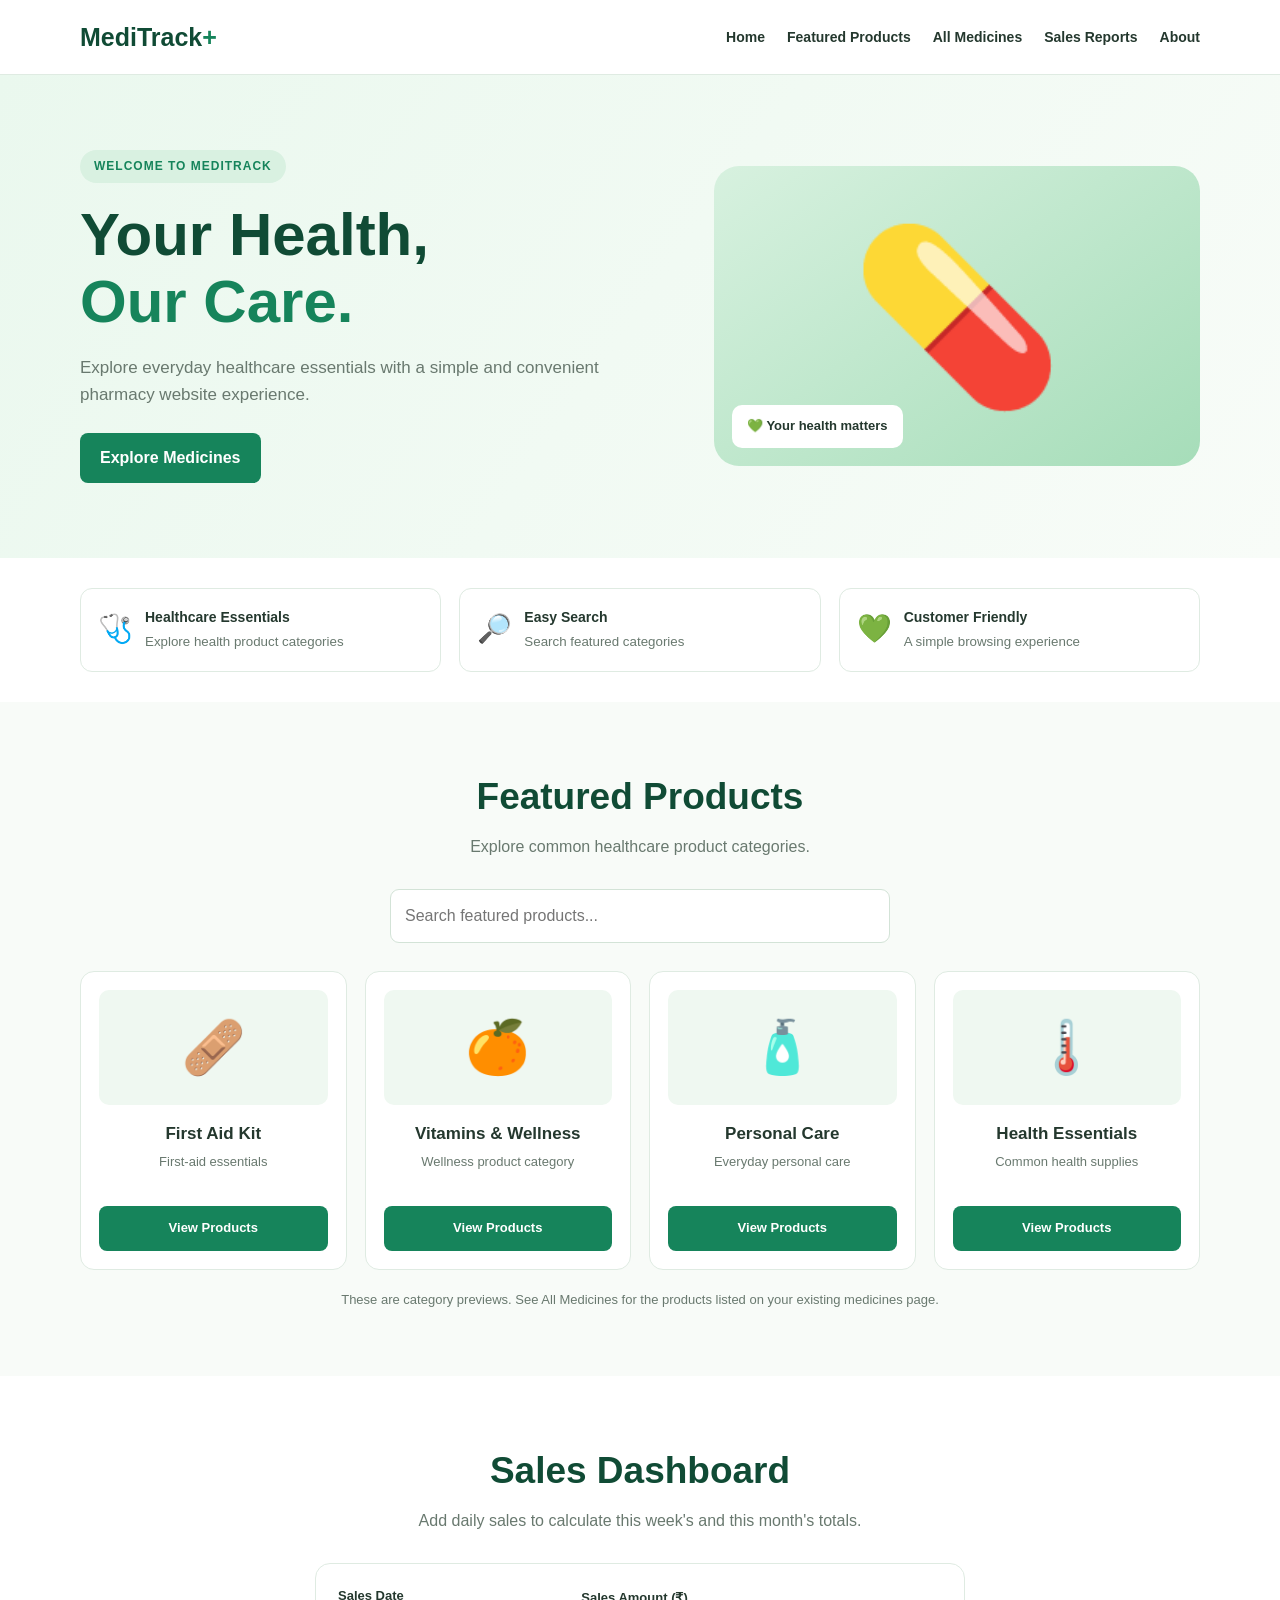
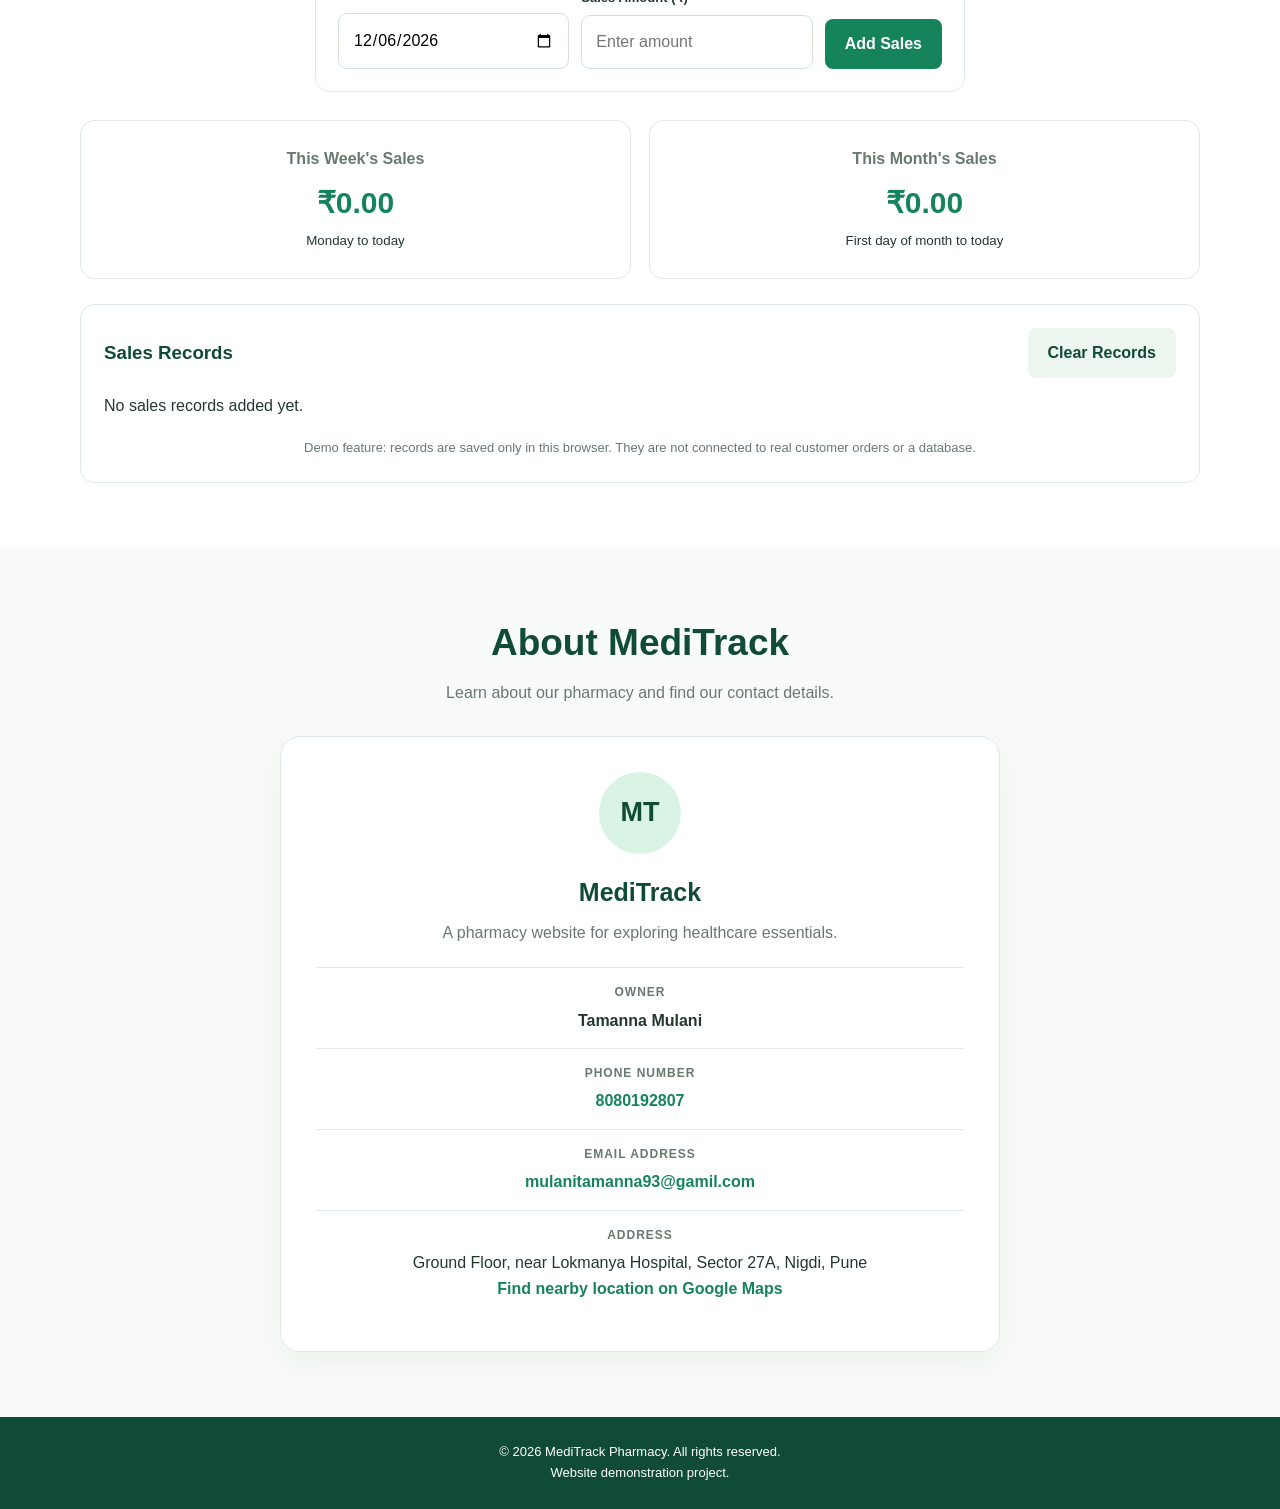
==== commit b6a00c92: "Update index.html" ====
--- a/index.html
+++ b/index.html
@@ -4,533 +4,489 @@
 <head>
     <meta charset="UTF-8">
     <meta name="viewport" content="width=device-width, initial-scale=1.0">
-    <meta name="description" content="MediCare Pharmacy - Your trusted online pharmacy for everyday healthcare essentials.">
-    <title>MediCare Pharmacy | Your Health, Our Care</title>
+    <meta name="description" content="MediTrack Pharmacy - healthcare essentials in Nigdi, Pune.">
+    <title>MediTrack Pharmacy | Your Health, Our Care</title>
 
     <style>
         :root {
             --green: #16845b;
-            --dark-green: #0d5b3e;
-            --light-green: #eaf7ef;
-            --text: #20352b;
-            --muted: #68786f;
+            --dark: #104b35;
+            --light: #eff8f1;
+            --text: #24382e;
+            --muted: #69796f;
+            --border: #dfebe2;
             --white: #ffffff;
-            --border: #e2ece5;
         }
 
         * {
+            box-sizing: border-box;
             margin: 0;
             padding: 0;
-            box-sizing: border-box;
-        }
-
-        html {
-            scroll-behavior: smooth;
-        }
+        }
+
+        html { scroll-behavior: smooth; }
 
         body {
             font-family: Arial, Helvetica, sans-serif;
             color: var(--text);
-            background: #ffffff;
             line-height: 1.6;
-        }
-
-        a {
-            text-decoration: none;
-        }
-
-        button, input {
-            font: inherit;
-        }
+            background: white;
+        }
+
+        a { text-decoration: none; }
+
+        button, input { font: inherit; }
 
         .container {
             width: min(1120px, 92%);
             margin: auto;
         }
 
-        /* Navigation */
         header {
-            background: #ffffff;
-            border-bottom: 1px solid var(--border);
             position: sticky;
             top: 0;
-            z-index: 100;
+            z-index: 10;
+            background: white;
+            border-bottom: 1px solid var(--border);
         }
 
         .navbar {
-            min-height: 76px;
+            min-height: 74px;
             display: flex;
+            align-items: center;
             justify-content: space-between;
-            align-items: center;
-            gap: 20px;
+            gap: 18px;
+            flex-wrap: wrap;
+            padding: 10px 0;
         }
 
         .logo {
-            color: var(--dark-green);
+            color: var(--dark);
             font-size: 25px;
             font-weight: 800;
-            white-space: nowrap;
-        }
-
-        .logo span {
-            color: var(--green);
-        }
+        }
+
+        .logo span { color: var(--green); }
 
         .nav-links {
             display: flex;
             align-items: center;
-            gap: 25px;
+            gap: 22px;
         }
 
         .nav-links a {
             color: var(--text);
             font-size: 14px;
-            font-weight: 600;
-        }
-
-        .nav-links a:hover {
-            color: var(--green);
-        }
-
-        .nav-links .nav-contact {
-            background: var(--green);
-            color: white;
-            padding: 11px 17px;
-            border-radius: 25px;
-        }
+            font-weight: 700;
+        }
+
+        .nav-links a:hover { color: var(--green); }
 
         .menu-toggle {
             display: none;
-            background: var(--light-green);
-            color: var(--dark-green);
             border: 0;
             border-radius: 8px;
             padding: 8px 12px;
+            background: var(--light);
+            color: var(--dark);
             cursor: pointer;
         }
 
-        /* Hero */
         .hero {
-            background: linear-gradient(120deg, #effaf2, #f8fcf8);
             padding: 75px 0;
-            overflow: hidden;
+            background: linear-gradient(125deg, #eaf8ee, #f8fcf8);
         }
 
         .hero-grid {
             display: grid;
-            grid-template-columns: 1.15fr 0.85fr;
+            grid-template-columns: 1.1fr .9fr;
             align-items: center;
-            gap: 45px;
+            gap: 40px;
         }
 
         .eyebrow {
             display: inline-block;
+            padding: 7px 14px;
+            margin-bottom: 18px;
+            border-radius: 30px;
+            background: #d9f1e1;
             color: var(--green);
-            background: #dff4e7;
-            border-radius: 30px;
-            padding: 7px 14px;
             font-size: 12px;
             font-weight: 800;
             letter-spacing: 1px;
-            margin-bottom: 20px;
-        }
-
-        .hero h1 {
-            color: var(--dark-green);
-            font-size: clamp(38px, 5vw, 58px);
+        }
+
+        h1 {
+            color: var(--dark);
+            font-size: clamp(38px, 5vw, 60px);
             line-height: 1.12;
-            margin-bottom: 20px;
-        }
-
-        .hero h1 span {
-            color: var(--green);
-        }
+            margin-bottom: 18px;
+        }
+
+        h1 span { color: var(--green); }
 
         .hero p {
             max-width: 520px;
+            margin-bottom: 25px;
             color: var(--muted);
             font-size: 17px;
-            margin-bottom: 28px;
         }
 
         .button {
             display: inline-block;
+            border: 0;
+            border-radius: 8px;
+            padding: 12px 20px;
             background: var(--green);
             color: white;
-            border: 0;
-            padding: 13px 23px;
-            border-radius: 8px;
             font-weight: 700;
             cursor: pointer;
-            transition: 0.2s;
-        }
-
-        .button:hover {
-            background: var(--dark-green);
-            transform: translateY(-2px);
-        }
-
-        .button-outline {
+        }
+
+        .button:hover { background: var(--dark); }
+
+        .hero-art {
+            min-height: 300px;
+            display: flex;
+            align-items: center;
+            justify-content: center;
+            position: relative;
+            border-radius: 25px;
+            background: linear-gradient(145deg, #d7f1df, #a6ddb9);
+        }
+
+        .hero-art .emoji {
+            font-size: clamp(100px, 16vw, 170px);
+        }
+
+        .hero-note {
+            position: absolute;
+            left: 18px;
+            bottom: 18px;
+            padding: 11px 15px;
+            border-radius: 10px;
             background: white;
-            color: var(--dark-green);
-            border: 1px solid #cfe4d5;
-            margin-left: 8px;
-        }
-
-        .button-outline:hover {
-            color: white;
-        }
-
-        .hero-art {
-            min-height: 320px;
-            border-radius: 28px;
-            background: linear-gradient(145deg, #d7f0df, #a9dfbd);
-            display: flex;
-            justify-content: center;
-            align-items: center;
-            position: relative;
-        }
-
-        .hero-art .medical-icon {
-            font-size: clamp(100px, 17vw, 175px);
-            filter: drop-shadow(0 12px 12px #438b5b30);
-        }
-
-        .floating-note {
-            position: absolute;
-            bottom: 24px;
-            left: 20px;
-            background: white;
-            padding: 12px 17px;
-            border-radius: 12px;
-            box-shadow: 0 8px 25px #174c2c15;
             font-size: 13px;
             font-weight: 700;
         }
 
-        /* Benefits */
         .benefits {
             display: grid;
             grid-template-columns: repeat(3, 1fr);
-            gap: 20px;
-            padding: 32px 0;
+            gap: 18px;
+            padding-top: 30px;
+            padding-bottom: 30px;
         }
 
         .benefit {
             display: flex;
             align-items: center;
-            gap: 13px;
-            padding: 16px;
+            gap: 12px;
+            padding: 17px;
             border: 1px solid var(--border);
             border-radius: 12px;
         }
 
-        .benefit-icon {
-            font-size: 29px;
-        }
+        .benefit-icon { font-size: 28px; }
 
         .benefit strong {
             display: block;
             font-size: 14px;
         }
 
-        .benefit small {
-            color: var(--muted);
-        }
-
-        /* Products */
-        .products-section {
-            padding: 65px 0 75px;
-            background: #fbfdfb;
-        }
+        .benefit small { color: var(--muted); }
+
+        .section {
+            padding: 65px 0;
+        }
+
+        .section-soft { background: #f8fbf8; }
 
         .section-heading {
+            margin-bottom: 30px;
             text-align: center;
-            margin-bottom: 30px;
         }
 
         .section-heading h2 {
-            font-size: clamp(28px, 4vw, 36px);
-            color: var(--dark-green);
+            color: var(--dark);
+            font-size: clamp(28px, 4vw, 37px);
             margin-bottom: 8px;
         }
 
-        .section-heading p {
-            color: var(--muted);
-        }
+        .section-heading p { color: var(--muted); }
 
         .search-wrap {
             max-width: 500px;
-            margin: 0 auto 30px;
-        }
-
-        .search-wrap input {
+            margin: 0 auto 28px;
+        }
+
+        .search-wrap input,
+        .sales-form input {
             width: 100%;
-            border: 1px solid #d5e5d9;
-            border-radius: 10px;
-            padding: 14px 16px;
-            outline: none;
+            padding: 13px 14px;
+            border: 1px solid #d3e3d7;
+            border-radius: 9px;
             background: white;
         }
 
-        .search-wrap input:focus {
+        .search-wrap input:focus,
+        .sales-form input:focus {
+            outline: 2px solid #b9e4c8;
             border-color: var(--green);
-            box-shadow: 0 0 0 3px #16845b15;
         }
 
         .product-grid {
             display: grid;
             grid-template-columns: repeat(4, 1fr);
-            gap: 20px;
+            gap: 18px;
         }
 
         .product-card {
+            padding: 18px;
+            border: 1px solid var(--border);
+            border-radius: 14px;
             background: white;
-            border: 1px solid var(--border);
-            border-radius: 15px;
-            padding: 20px;
             text-align: center;
-            transition: 0.2s;
+            transition: transform .2s, box-shadow .2s;
         }
 
         .product-card:hover {
-            transform: translateY(-4px);
-            box-shadow: 0 10px 25px #163f2410;
+            transform: translateY(-3px);
+            box-shadow: 0 9px 24px #153d2410;
         }
 
         .product-picture {
-            height: 125px;
             display: flex;
+            height: 115px;
+            align-items: center;
             justify-content: center;
-            align-items: center;
-            background: var(--light-green);
-            border-radius: 12px;
-            font-size: 58px;
-            margin-bottom: 16px;
-        }
-
-        .product-card h3 {
-            font-size: 17px;
-            margin-bottom: 5px;
-        }
+            margin-bottom: 15px;
+            border-radius: 10px;
+            background: var(--light);
+            font-size: 52px;
+        }
+
+        .product-card h3 { font-size: 17px; }
 
         .product-card p {
-            font-size: 13px;
-            color: var(--muted);
-            margin-bottom: 13px;
-        }
-
-        .product-card .button {
-            width: 100%;
-            padding: 10px;
-            font-size: 13px;
-        }
-
-        .product-note {
-            text-align: center;
+            min-height: 42px;
+            margin: 5px 0 12px;
             color: var(--muted);
             font-size: 13px;
-            margin-top: 25px;
+        }
+
+        .product-card .button {
+            display: block;
+            font-size: 13px;
+        }
+
+        .note {
+            margin-top: 20px;
+            color: var(--muted);
+            text-align: center;
+            font-size: 13px;
         }
 
         .no-results {
             display: none;
             text-align: center;
             padding: 20px;
+        }
+
+        /* Sales dashboard */
+        .sales-form {
+            max-width: 650px;
+            display: grid;
+            grid-template-columns: 1fr 1fr auto;
+            align-items: end;
+            gap: 12px;
+            margin: 0 auto 28px;
+            padding: 22px;
+            border: 1px solid var(--border);
+            border-radius: 15px;
+            background: white;
+        }
+
+        .field label {
+            display: block;
+            margin-bottom: 6px;
+            font-size: 13px;
+            font-weight: 700;
+        }
+
+        .sales-form .button { white-space: nowrap; }
+
+        .sales-summary {
+            display: grid;
+            grid-template-columns: repeat(2, 1fr);
+            gap: 18px;
+            margin-bottom: 25px;
+        }
+
+        .sales-stat {
+            padding: 25px;
+            border: 1px solid var(--border);
+            border-radius: 14px;
+            background: white;
+            text-align: center;
+        }
+
+        .sales-stat p {
             color: var(--muted);
-        }
-
-        /* Contact */
-        .contact-section {
-            padding: 75px 0;
-            background: #eff8f1;
-        }
-
-        .contact-card {
-            max-width: 600px;
-            margin: 30px auto 0;
+            font-weight: 700;
+        }
+
+        .sales-stat h3 {
+            margin-top: 8px;
+            color: var(--green);
+            font-size: 30px;
+            overflow-wrap: anywhere;
+        }
+
+        .records-card {
+            padding: 23px;
+            border: 1px solid var(--border);
+            border-radius: 14px;
             background: white;
-            padding: 38px 25px;
+        }
+
+        .records-header {
+            display: flex;
+            align-items: center;
+            justify-content: space-between;
+            gap: 12px;
+            flex-wrap: wrap;
+            margin-bottom: 15px;
+        }
+
+        .records-header h3 { color: var(--dark); }
+
+        .record {
+            display: flex;
+            justify-content: space-between;
+            gap: 15px;
+            padding: 12px 0;
+            border-top: 1px solid var(--border);
+            overflow-wrap: anywhere;
+        }
+
+        .record strong { color: var(--dark); }
+
+        .button-secondary {
+            background: #edf5ef;
+            color: var(--dark);
+        }
+
+        .button-danger {
+            background: #fff0f0;
+            color: #a12525;
+        }
+
+        /* About */
+        .about-card {
+            max-width: 720px;
+            margin: auto;
+            padding: 35px;
             border: 1px solid var(--border);
             border-radius: 20px;
+            background: white;
+            box-shadow: 0 12px 30px #173f250c;
             text-align: center;
-            box-shadow: 0 12px 35px #173f2510;
-        }
-
-        .contact-avatar {
-            width: 85px;
-            height: 85px;
+        }
+
+        .avatar {
+            width: 82px;
+            height: 82px;
+            display: flex;
+            align-items: center;
+            justify-content: center;
             margin: 0 auto 18px;
             border-radius: 50%;
-            display: flex;
-            justify-content: center;
-            align-items: center;
             background: #d9f3e4;
-            color: var(--dark-green);
+            color: var(--dark);
             font-size: 27px;
             font-weight: 800;
         }
 
-        .contact-card h3 {
-            font-size: 24px;
+        .about-card h3 {
+            color: var(--dark);
+            font-size: 25px;
+        }
+
+        .about-intro {
+            margin: 8px 0 22px;
+            color: var(--muted);
+        }
+
+        .about-detail {
+            padding: 15px 5px;
+            border-top: 1px solid var(--border);
+            overflow-wrap: anywhere;
+        }
+
+        .about-label {
+            display: block;
             margin-bottom: 5px;
-        }
-
-        .contact-description {
             color: var(--muted);
-            margin-bottom: 23px;
-        }
-
-        .contact-detail {
-            padding: 14px 8px;
-            border-top: 1px solid var(--border);
-        }
-
-        .contact-label {
-            display: block;
             font-size: 12px;
-            color: var(--muted);
-            margin-bottom: 5px;
+            font-weight: 700;
+            letter-spacing: 1px;
             text-transform: uppercase;
-            letter-spacing: 1px;
-        }
-
-        .contact-detail a {
-            color: var(--dark-green);
+        }
+
+        .about-detail a {
+            color: var(--green);
             font-weight: 700;
-            overflow-wrap: anywhere;
-        }
-
-        .instagram-button {
-            display: inline-block;
-            background: #d94382;
-            color: white !important;
-            padding: 12px 20px;
-            border-radius: 30px;
-            margin-top: 8px;
-        }
-
-        .instagram-button:hover {
-            background: #bd2d6c;
-        }
-
-        /* Footer */
+        }
+
         footer {
-            background: #103f2c;
-            color: #e9f6ed;
             padding: 25px 0;
+            background: var(--dark);
+            color: white;
             text-align: center;
-        }
-
-        footer p {
             font-size: 13px;
         }
 
-        footer a {
-            color: white;
-        }
-
         @media (max-width: 900px) {
-            .hero-grid {
-                grid-template-columns: 1fr 0.8fr;
-                gap: 25px;
-            }
-
-            .product-grid {
-                grid-template-columns: repeat(2, 1fr);
-            }
-
-            .benefits {
-                grid-template-columns: 1fr;
-            }
-
-            .benefit {
-                padding: 12px 16px;
-            }
-        }
-
-        @media (max-width: 680px) {
-            .navbar {
-                min-height: 68px;
-                flex-wrap: wrap;
-                padding: 12px 0;
-            }
-
-            .logo {
-                font-size: 22px;
-            }
-
-            .menu-toggle {
-                display: block;
-            }
+            .product-grid { grid-template-columns: repeat(2, 1fr); }
+            .benefits { grid-template-columns: 1fr; }
+            .sales-form { grid-template-columns: 1fr 1fr; }
+            .sales-form .button { grid-column: 1 / -1; }
+        }
+
+        @media (max-width: 650px) {
+            .navbar { min-height: 68px; }
+            .logo { font-size: 22px; }
+            .menu-toggle { display: block; }
 
             .nav-links {
                 display: none;
-                width: 100%;
                 flex-direction: column;
                 align-items: stretch;
                 gap: 0;
+                width: 100%;
                 padding-bottom: 8px;
             }
 
-            .nav-links.open {
-                display: flex;
-            }
-
-            .nav-links a {
-                display: block;
-                padding: 12px 5px;
-            }
-
-            .nav-links .nav-contact {
-                text-align: center;
-                margin-top: 5px;
-            }
-
-            .hero {
-                padding: 48px 0;
-            }
-
-            .hero-grid {
-                grid-template-columns: 1fr;
-            }
-
-            .hero-art {
-                min-height: 220px;
-            }
-
-            .hero-art .medical-icon {
-                font-size: 115px;
-            }
-
-            .hero h1 {
-                font-size: 39px;
-            }
-
-            .product-grid {
-                gap: 12px;
-            }
-
-            .product-card {
-                padding: 12px;
-            }
-
-            .product-picture {
-                height: 100px;
-                font-size: 45px;
-            }
-
-            .product-card h3 {
-                font-size: 15px;
-            }
-
-            .button-outline {
-                margin: 10px 0 0;
-            }
-
-            .contact-card {
-                padding: 28px 16px;
-            }
+            .nav-links.open { display: flex; }
+
+            .nav-links a { padding: 10px 3px; }
+
+            .hero { padding: 45px 0; }
+            .hero-grid { grid-template-columns: 1fr; }
+            .hero-art { min-height: 220px; }
+            .hero-art .emoji { font-size: 110px; }
+
+            .product-grid { gap: 10px; }
+            .product-card { padding: 11px; }
+            .product-picture { height: 90px; font-size: 43px; }
+            .product-card h3 { font-size: 15px; }
+
+            .sales-form { grid-template-columns: 1fr; }
+            .sales-form .button { grid-column: auto; }
+            .sales-summary { grid-template-columns: 1fr; }
+            .sales-stat h3 { font-size: 27px; }
+            .about-card { padding: 25px 17px; }
         }
     </style>
 </head>
@@ -539,10 +495,10 @@
 
 <header>
     <div class="container navbar">
-        <a class="logo" href="#home">MediCare<span>+</span></a>
+        <a class="logo" href="#home">MediTrack<span>+</span></a>
 
         <button class="menu-toggle" id="menuToggle"
-                aria-label="Toggle navigation" aria-expanded="false">
+                aria-expanded="false" aria-controls="navLinks">
             ☰ Menu
         </button>
 
@@ -550,51 +506,48 @@
             <a href="#home">Home</a>
             <a href="#products">Featured Products</a>
             <a href="medicines.html">All Medicines</a>
-            <a href="checkout.html">Checkout</a>
-            <a class="nav-contact" href="#contact">Contact Me</a>
+            <a href="#sales">Sales Reports</a>
+            <a href="#about">About</a>
         </nav>
     </div>
 </header>
 
 <main>
-    <!-- Home -->
+    <!-- HOME -->
     <section class="hero" id="home">
         <div class="container hero-grid">
             <div>
-                <span class="eyebrow">WELCOME TO MEDICARE</span>
+                <span class="eyebrow">WELCOME TO MEDITRACK</span>
                 <h1>Your Health,<br><span>Our Care.</span></h1>
-
                 <p>
-                    Discover everyday healthcare essentials in a clean,
-                    convenient online pharmacy experience.
+                    Explore everyday healthcare essentials with a simple
+                    and convenient pharmacy website experience.
                 </p>
-
                 <a href="medicines.html" class="button">Explore Medicines</a>
-                <a href="#contact" class="button button-outline">Contact Me</a>
             </div>
 
             <div class="hero-art" aria-label="Healthcare illustration">
-                <div class="medical-icon" aria-hidden="true">💊</div>
-                <div class="floating-note">💚 Your health matters</div>
+                <div class="emoji" aria-hidden="true">💊</div>
+                <div class="hero-note">💚 Your health matters</div>
             </div>
         </div>
     </section>
 
-    <!-- Benefits -->
-    <section class="container benefits" aria-label="Website highlights">
+    <!-- HIGHLIGHTS -->
+    <section class="container benefits">
         <div class="benefit">
             <span class="benefit-icon">🩺</span>
             <div>
                 <strong>Healthcare Essentials</strong>
-                <small>Explore everyday health products</small>
+                <small>Explore health product categories</small>
             </div>
         </div>
 
         <div class="benefit">
             <span class="benefit-icon">🔎</span>
             <div>
-                <strong>Easy Product Search</strong>
-                <small>Find featured products quickly</small>
+                <strong>Easy Search</strong>
+                <small>Search featured categories</small>
             </div>
         </div>
 
@@ -607,16 +560,16 @@
         </div>
     </section>
 
-    <!-- Featured Products -->
-    <section class="products-section" id="products">
+    <!-- FEATURED PRODUCTS -->
+    <section class="section section-soft" id="products">
         <div class="container">
             <div class="section-heading">
                 <h2>Featured Products</h2>
-                <p>Explore some common healthcare essentials.</p>
+                <p>Explore common healthcare product categories.</p>
             </div>
 
             <div class="search-wrap">
-                <input type="search" id="productSearch"
+                <input id="productSearch" type="search"
                        placeholder="Search featured products..."
                        aria-label="Search featured products">
             </div>
@@ -626,71 +579,142 @@
                     <div class="product-picture">🩹</div>
                     <h3>First Aid Kit</h3>
                     <p>First-aid essentials</p>
-                    <a href="medicines.html" class="button">View Products</a>
+                    <a class="button" href="medicines.html">View Products</a>
                 </article>
 
                 <article class="product-card" data-name="vitamins wellness">
                     <div class="product-picture">🍊</div>
                     <h3>Vitamins & Wellness</h3>
                     <p>Wellness product category</p>
-                    <a href="medicines.html" class="button">View Products</a>
+                    <a class="button" href="medicines.html">View Products</a>
                 </article>
 
                 <article class="product-card" data-name="personal care">
                     <div class="product-picture">🧴</div>
                     <h3>Personal Care</h3>
                     <p>Everyday personal care</p>
-                    <a href="medicines.html" class="button">View Products</a>
+                    <a class="button" href="medicines.html">View Products</a>
                 </article>
 
                 <article class="product-card" data-name="health essentials">
                     <div class="product-picture">🌡️</div>
                     <h3>Health Essentials</h3>
                     <p>Common health supplies</p>
-                    <a href="medicines.html" class="button">View Products</a>
+                    <a class="button" href="medicines.html">View Products</a>
                 </article>
             </div>
 
             <p class="no-results" id="noResults">
-                No featured products match your search.
+                No matching featured products found.
             </p>
 
-            <p class="product-note">
-                These are category previews. Visit All Medicines to see
-                the products available on your website.
+            <p class="note">
+                These are category previews. See All Medicines for the
+                products listed on your existing medicines page.
             </p>
         </div>
     </section>
 
-    <!-- Contact Me: replaces About -->
-    <section class="contact-section" id="contact">
+    <!-- WEEKLY AND MONTHLY SALES -->
+    <section class="section" id="sales">
         <div class="container">
             <div class="section-heading">
-                <h2>Contact Me</h2>
-                <p>Have a question? Connect with me.</p>
-            </div>
-
-            <div class="contact-card">
-                <div class="contact-avatar" aria-hidden="true">MT</div>
-
-                <h3>Mulani Tamanna Valisab</h3>
-                <p class="contact-description">
-                    Creator of the MediCare Pharmacy project
+                <h2>Sales Dashboard</h2>
+                <p>Add daily sales to calculate this week's and this month's totals.</p>
+            </div>
+
+            <form class="sales-form" id="salesForm">
+                <div class="field">
+                    <label for="saleDate">Sales Date</label>
+                    <input id="saleDate" type="date" required>
+                </div>
+
+                <div class="field">
+                    <label for="saleAmount">Sales Amount (₹)</label>
+                    <input id="saleAmount" type="number"
+                           min="0.01" step="0.01"
+                           placeholder="Enter amount" required>
+                </div>
+
+                <button class="button" type="submit">Add Sales</button>
+            </form>
+
+            <div class="sales-summary">
+                <div class="sales-stat">
+                    <p>This Week's Sales</p>
+                    <h3 id="weeklySales">₹0.00</h3>
+                    <small>Monday to today</small>
+                </div>
+
+                <div class="sales-stat">
+                    <p>This Month's Sales</p>
+                    <h3 id="monthlySales">₹0.00</h3>
+                    <small>First day of month to today</small>
+                </div>
+            </div>
+
+            <div class="records-card">
+                <div class="records-header">
+                    <h3>Sales Records</h3>
+                    <button class="button button-secondary" type="button"
+                            id="clearSales">Clear Records</button>
+                </div>
+
+                <div id="salesRecords" aria-live="polite">
+                    No sales records added yet.
+                </div>
+
+                <p class="note">
+                    Demo feature: records are saved only in this browser.
+                    They are not connected to real customer orders or a database.
                 </p>
-
-                <div class="contact-detail">
-                    <span class="contact-label">Instagram</span>
-                    <a class="instagram-button"
-                       href="https://www.instagram.com/tamanna___686/"
-                       target="_blank"
-                       rel="noopener noreferrer">
-                        ◎ @tamanna___686
+            </div>
+        </div>
+    </section>
+
+    <!-- ABOUT MEDITRACK -->
+    <section class="section section-soft" id="about">
+        <div class="container">
+            <div class="section-heading">
+                <h2>About MediTrack</h2>
+                <p>Learn about our pharmacy and find our contact details.</p>
+            </div>
+
+            <div class="about-card">
+                <div class="avatar" aria-hidden="true">MT</div>
+
+                <h3>MediTrack</h3>
+                <p class="about-intro">
+                    A pharmacy website for exploring healthcare essentials.
+                </p>
+
+                <div class="about-detail">
+                    <span class="about-label">Owner</span>
+                    <strong>Tamanna Mulani</strong>
+                </div>
+
+                <div class="about-detail">
+                    <span class="about-label">Phone Number</span>
+                    <a href="tel:+918080192807">8080192807</a>
+                </div>
+
+                <div class="about-detail">
+                    <span class="about-label">Email Address</span>
+                    <a href="mailto:mulanitamanna93@gamil.com">
+                        mulanitamanna93@gamil.com
                     </a>
                 </div>
 
-                <div class="contact-detail">
-                    <span class="contact-label">Contact Number</span>
-                    <a href="tel:+918080192807">+91 8080192807</a>
+                <div class="about-detail">
+                    <span class="about-label">Address</span>
+                    <p>
+                        Ground Floor, near Lokmanya Hospital,
+                        Sector 27A, Nigdi, Pune
+                    </p>
+                    <a href="https://www.google.com/maps/search/?api=1&query=Lokmanya+Hospital+Sector+27A+Nigdi+Pune"
+                       target="_blank" rel="noopener noreferrer">
+                        Find nearby location on Google Maps
+                    </a>
                 </div>
             </div>
         </div>
@@ -700,21 +724,21 @@
 <footer>
     <div class="container">
         <p>
-            © <span id="currentYear"></span> MediCare Pharmacy.
-            Made with 💚 for healthcare.
+            © <span id="currentYear"></span> MediTrack Pharmacy.
+            All rights reserved.
         </p>
-        <p>For educational and demonstration purposes.</p>
+        <p>Website demonstration project.</p>
     </div>
 </footer>
 
 <script>
-    // Mobile navigation
+    // Mobile menu
     const menuToggle = document.getElementById("menuToggle");
     const navLinks = document.getElementById("navLinks");
 
     menuToggle.addEventListener("click", function () {
-        const isOpen = navLinks.classList.toggle("open");
-        menuToggle.setAttribute("aria-expanded", String(isOpen));
+        const opened = navLinks.classList.toggle("open");
+        menuToggle.setAttribute("aria-expanded", String(opened));
     });
 
     navLinks.querySelectorAll("a").forEach(function (link) {
@@ -724,32 +748,152 @@
         });
     });
 
-    // Search featured product categories
+    // Featured product search
     const productSearch = document.getElementById("productSearch");
     const productCards = document.querySelectorAll(".product-card");
     const noResults = document.getElementById("noResults");
 
     productSearch.addEventListener("input", function () {
         const query = productSearch.value.toLowerCase().trim();
-        let visibleCount = 0;
+        let count = 0;
 
         productCards.forEach(function (card) {
-            const name = card.dataset.name.toLowerCase();
-            const visible = name.includes(query);
-
-            card.style.display = visible ? "" : "none";
-
-            if (visible) {
-                visibleCount++;
+            const matches = card.dataset.name.includes(query);
+            card.style.display = matches ? "" : "none";
+            if (matches) count++;
+        });
+
+        noResults.style.display = count === 0 ? "block" : "none";
+    });
+
+    // Footer year
+    document.getElementById("currentYear").textContent =
+        new Date().getFullYear();
+
+    // Sales dashboard: browser-only storage
+    const salesForm = document.getElementById("salesForm");
+    const dateInput = document.getElementById("saleDate");
+    const amountInput = document.getElementById("saleAmount");
+    const recordsBox = document.getElementById("salesRecords");
+    const storageKey = "meditrackSalesRecords";
+
+    function localDateString(date) {
+        const year = date.getFullYear();
+        const month = String(date.getMonth() + 1).padStart(2, "0");
+        const day = String(date.getDate()).padStart(2, "0");
+        return `${year}-${month}-${day}`;
+    }
+
+    function readSales() {
+        try {
+            const data = JSON.parse(localStorage.getItem(storageKey) || "[]");
+            return Array.isArray(data) ? data.filter(function (record) {
+                return record &&
+                    typeof record.date === "string" &&
+                    /^\d{4}-\d{2}-\d{2}$/.test(record.date) &&
+                    Number.isFinite(record.amount) &&
+                    record.amount > 0;
+            }) : [];
+        } catch (error) {
+            return [];
+        }
+    }
+
+    function saveSales(records) {
+        localStorage.setItem(storageKey, JSON.stringify(records));
+    }
+
+    function renderSales() {
+        const records = readSales();
+        const today = new Date();
+        const todayString = localDateString(today);
+
+        const monday = new Date(today);
+        monday.setHours(0, 0, 0, 0);
+        monday.setDate(monday.getDate() - ((monday.getDay() + 6) % 7));
+        const mondayString = localDateString(monday);
+
+        const currentMonth = todayString.slice(0, 7);
+        let weeklyTotal = 0;
+        let monthlyTotal = 0;
+
+        records.forEach(function (record) {
+            if (record.date >= mondayString && record.date <= todayString) {
+                weeklyTotal += record.amount;
+            }
+
+            if (record.date.startsWith(currentMonth) &&
+                record.date <= todayString) {
+                monthlyTotal += record.amount;
             }
         });
 
-        noResults.style.display = visibleCount === 0 ? "block" : "none";
+        document.getElementById("weeklySales").textContent =
+            "₹" + weeklyTotal.toFixed(2);
+
+        document.getElementById("monthlySales").textContent =
+            "₹" + monthlyTotal.toFixed(2);
+
+        recordsBox.replaceChildren();
+
+        if (records.length === 0) {
+            recordsBox.textContent = "No sales records added yet.";
+            return;
+        }
+
+        records.slice().sort(function (a, b) {
+            return b.date.localeCompare(a.date);
+        }).forEach(function (record) {
+            const row = document.createElement("div");
+            row.className = "record";
+
+            const date = document.createElement("span");
+            date.textContent = record.date;
+
+            const amount = document.createElement("strong");
+            amount.textContent = "₹" + record.amount.toFixed(2);
+
+            row.append(date, amount);
+            recordsBox.appendChild(row);
+        });
+    }
+
+    dateInput.value = localDateString(new Date());
+    dateInput.max = localDateString(new Date());
+
+    salesForm.addEventListener("submit", function (event) {
+        event.preventDefault();
+
+        const date = dateInput.value;
+        const amount = Number(amountInput.value);
+        const today = localDateString(new Date());
+
+        if (!date || date > today || !Number.isFinite(amount) || amount <= 0) {
+            alert("Please enter a valid sales date and a positive amount.");
+            return;
+        }
+
+        const records = readSales();
+        records.push({ date: date, amount: amount });
+
+        try {
+            saveSales(records);
+            amountInput.value = "";
+            renderSales();
+            alert("Sales record saved in this browser.");
+        } catch (error) {
+            alert("Could not save the record. Browser storage may be unavailable.");
+        }
     });
 
-    // Current year in footer
-    document.getElementById("currentYear").textContent =
-        new Date().getFullYear();
+    document.getElementById("clearSales").addEventListener("click", function () {
+        if (confirm("Are you sure you want to delete all sales records in this browser?")) {
+            localStorage.removeItem(storageKey);
+            renderSales();
+        }
+    });
+
+    renderSales();
 </script>
 
 </body>
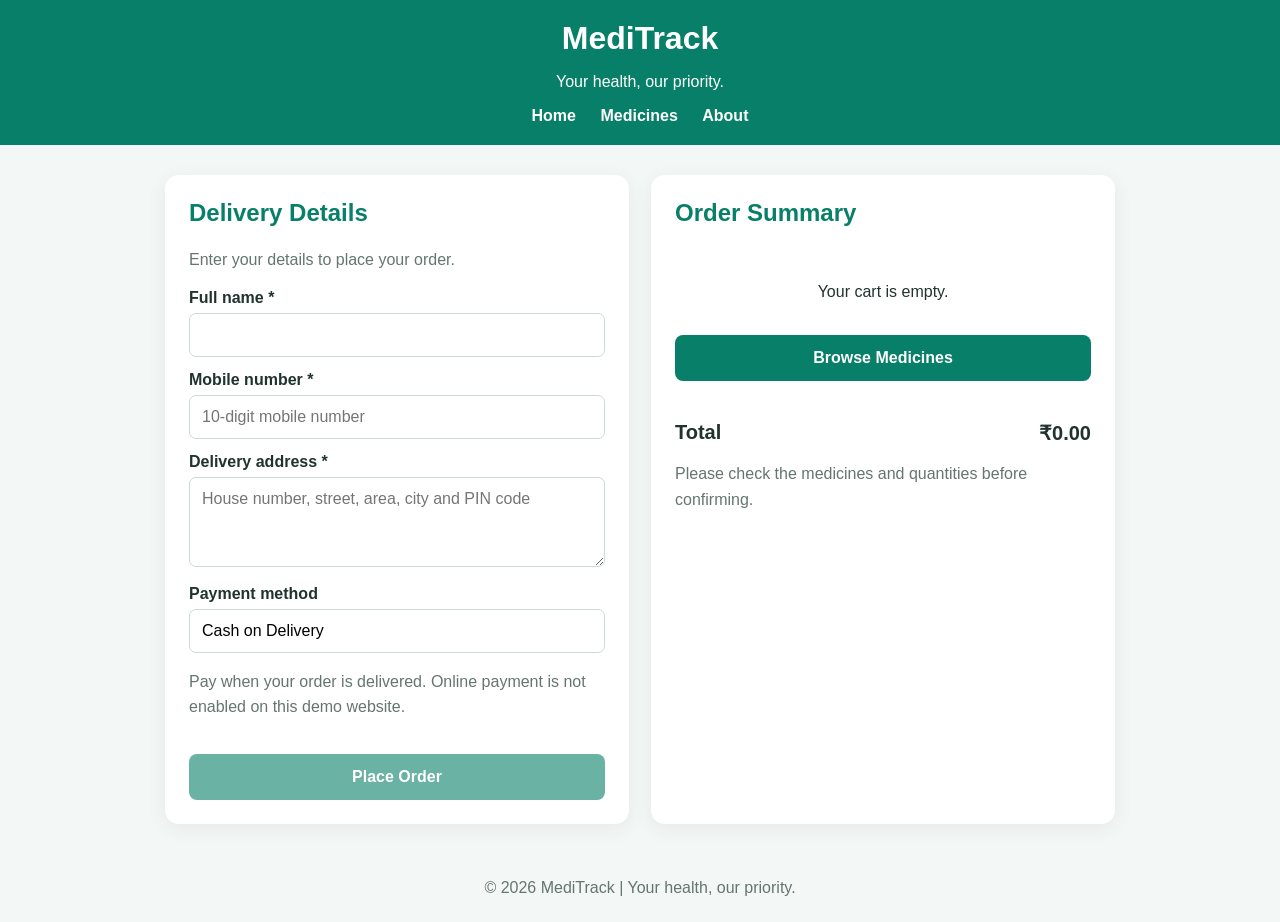
==== commit 93ca23ec: "Update index.html" ====
--- a/index.html
+++ b/index.html
@@ -2,899 +2,507 @@
 <!DOCTYPE html>
 <html lang="en">
 <head>
-    <meta charset="UTF-8">
-    <meta name="viewport" content="width=device-width, initial-scale=1.0">
-    <meta name="description" content="MediTrack Pharmacy - healthcare essentials in Nigdi, Pune.">
-    <title>MediTrack Pharmacy | Your Health, Our Care</title>
-
-    <style>
-        :root {
-            --green: #16845b;
-            --dark: #104b35;
-            --light: #eff8f1;
-            --text: #24382e;
-            --muted: #69796f;
-            --border: #dfebe2;
-            --white: #ffffff;
+  <meta charset="UTF-8">
+  <meta name="viewport" content="width=device-width, initial-scale=1.0">
+  <title>Checkout | MediTrack</title>
+
+  <style>
+    * {
+      box-sizing: border-box;
+    }
+
+    body {
+      margin: 0;
+      font-family: Arial, sans-serif;
+      background: #f3f7f6;
+      color: #20332f;
+    }
+
+    header {
+      background: #087f68;
+      color: white;
+      padding: 20px;
+      text-align: center;
+    }
+
+    header h1 {
+      margin: 0 0 8px;
+    }
+
+    nav a {
+      color: white;
+      margin: 0 10px;
+      text-decoration: none;
+      font-weight: bold;
+    }
+
+    .container {
+      width: min(950px, 92%);
+      margin: 30px auto;
+      display: grid;
+      grid-template-columns: 1fr 1fr;
+      gap: 22px;
+    }
+
+    .card {
+      background: white;
+      padding: 24px;
+      border-radius: 14px;
+      box-shadow: 0 5px 20px #183d3510;
+    }
+
+    h2 {
+      margin-top: 0;
+      color: #087f68;
+    }
+
+    label {
+      display: block;
+      font-weight: bold;
+      margin: 14px 0 6px;
+    }
+
+    input, textarea {
+      width: 100%;
+      padding: 12px;
+      border: 1px solid #ccd9d5;
+      border-radius: 7px;
+      font: inherit;
+    }
+
+    textarea {
+      resize: vertical;
+      min-height: 90px;
+    }
+
+    .item {
+      display: flex;
+      justify-content: space-between;
+      gap: 12px;
+      padding: 12px 0;
+      border-bottom: 1px solid #e8efec;
+    }
+
+    .total {
+      display: flex;
+      justify-content: space-between;
+      font-size: 20px;
+      font-weight: bold;
+      margin-top: 20px;
+    }
+
+    .muted {
+      color: #65756f;
+      line-height: 1.6;
+    }
+
+    button, .button {
+      display: inline-block;
+      width: 100%;
+      border: 0;
+      border-radius: 8px;
+      padding: 14px;
+      background: #087f68;
+      color: white;
+      font-weight: bold;
+      font-size: 16px;
+      text-align: center;
+      text-decoration: none;
+      cursor: pointer;
+      margin-top: 18px;
+    }
+
+    button:hover, .button:hover {
+      background: #056452;
+    }
+
+    .secondary {
+      background: #e8f5f0;
+      color: #087f68;
+    }
+
+    .secondary:hover {
+      background: #d8eee6;
+    }
+
+    .notice {
+      display: none;
+      padding: 15px;
+      border-radius: 9px;
+      margin-top: 15px;
+      line-height: 1.6;
+      overflow-wrap: anywhere;
+    }
+
+    .success {
+      background: #e7f8ed;
+      color: #176b37;
+    }
+
+    .error {
+      background: #fff0ef;
+      color: #a32626;
+    }
+
+    .empty {
+      text-align: center;
+      padding: 20px 0;
+    }
+
+    footer {
+      text-align: center;
+      padding: 25px;
+      color: #65756f;
+    }
+
+    @media (max-width: 650px) {
+      .container {
+        grid-template-columns: 1fr;
+      }
+
+      nav a {
+        display: inline-block;
+        margin: 8px;
+      }
+    }
+  </style>
+</head>
+
+<body>
+  <header>
+    <h1>MediTrack</h1>
+    <p>Your health, our priority.</p>
+    <nav>
+      <a href="index.html">Home</a>
+      <a href="medicines.html">Medicines</a>
+      <a href="index.html#about">About</a>
+    </nav>
+  </header>
+
+  <main class="container">
+    <section class="card">
+      <h2>Delivery Details</h2>
+      <p class="muted">Enter your details to place your order.</p>
+
+      <form id="checkoutForm">
+        <label for="customerName">Full name *</label>
+        <input id="customerName" name="customerName"
+          type="text" autocomplete="name" required>
+
+        <label for="customerPhone">Mobile number *</label>
+        <input id="customerPhone" name="customerPhone"
+          type="tel" inputmode="numeric" autocomplete="tel"
+          pattern="[0-9]{10}" maxlength="10"
+          placeholder="10-digit mobile number" required>
+
+        <label for="customerAddress">Delivery address *</label>
+        <textarea id="customerAddress" name="customerAddress"
+          autocomplete="street-address"
+          placeholder="House number, street, area, city and PIN code"
+          required></textarea>
+
+        <label>Payment method</label>
+        <input type="text" value="Cash on Delivery" readonly>
+        <p class="muted">
+          Pay when your order is delivered. Online payment is not
+          enabled on this demo website.
+        </p>
+
+        <button type="submit" id="placeOrderBtn">
+          Place Order
+        </button>
+      </form>
+
+      <div id="message" class="notice" role="status"
+        aria-live="polite"></div>
+
+      <div id="confirmationActions" hidden>
+        <a id="whatsappLink" class="button" target="_blank"
+          rel="noopener noreferrer">
+          Send Order on WhatsApp
+        </a>
+        <a href="medicines.html" class="button secondary">
+          Continue Shopping
+        </a>
+      </div>
+    </section>
+
+    <section class="card">
+      <h2>Order Summary</h2>
+      <div id="cartItems">
+        <p class="muted">Loading your cart...</p>
+      </div>
+
+      <div class="total">
+        <span>Total</span>
+        <span id="cartTotal">₹0.00</span>
+      </div>
+
+      <p class="muted">
+        Please check the medicines and quantities before confirming.
+      </p>
+    </section>
+  </main>
+
+  <footer>
+    © 2026 MediTrack | Your health, our priority.
+  </footer>
+
+  <script>
+    const CART_KEYS = [
+      "meditrackCart",
+      "meditrack_cart",
+      "medicareCart",
+      "medicare_cart",
+      "cartItems",
+      "cart"
+    ];
+
+    const ORDERS_KEY = "meditrackDemoOrders";
+
+    let cart = [];
+    let activeCartKey = null;
+    let orderPlaced = false;
+
+    const cartItemsElement = document.getElementById("cartItems");
+    const cartTotalElement = document.getElementById("cartTotal");
+    const messageElement = document.getElementById("message");
+    const placeOrderButton = document.getElementById("placeOrderBtn");
+    const form = document.getElementById("checkoutForm");
+
+    function readCart() {
+      for (const key of CART_KEYS) {
+        try {
+          const saved = localStorage.getItem(key);
+          if (!saved) continue;
+
+          const parsed = JSON.parse(saved);
+          const items = Array.isArray(parsed)
+            ? parsed
+            : parsed && Array.isArray(parsed.items)
+              ? parsed.items
+              : null;
+
+          if (items && items.length > 0) {
+            cart = items;
+            activeCartKey = key;
+            return;
+          }
+        } catch (error) {
+          console.warn("Could not read cart key:", key, error);
         }
-
-        * {
-            box-sizing: border-box;
-            margin: 0;
-            padding: 0;
+      }
+
+      cart = [];
+      activeCartKey = null;
+    }
+
+    function getItemDetails(item) {
+      const name = String(
+        item.name || item.title || item.productName || "Medicine"
+      );
+
+      const price = Number(
+        item.price ?? item.amount ?? item.unitPrice ?? 0
+      );
+
+      const quantity = Number(
+        item.quantity ?? item.qty ?? item.count ?? 1
+      );
+
+      return {
+        name,
+        price: Number.isFinite(price) && price >= 0 ? price : 0,
+        quantity: Number.isFinite(quantity) && quantity > 0
+          ? Math.floor(quantity) : 1
+      };
+    }
+
+    function getTotal() {
+      return cart.reduce((sum, item) => {
+        const details = getItemDetails(item);
+        return sum + details.price * details.quantity;
+      }, 0);
+    }
+
+    function money(amount) {
+      return "₹" + amount.toLocaleString("en-IN", {
+        minimumFractionDigits: 2,
+        maximumFractionDigits: 2
+      });
+    }
+
+    function renderCart() {
+      cartItemsElement.replaceChildren();
+
+      if (cart.length === 0) {
+        const box = document.createElement("div");
+        box.className = "empty";
+
+        const text = document.createElement("p");
+        text.textContent = "Your cart is empty.";
+
+        const link = document.createElement("a");
+        link.href = "medicines.html";
+        link.className = "button";
+        link.textContent = "Browse Medicines";
+
+        box.append(text, link);
+        cartItemsElement.appendChild(box);
+        cartTotalElement.textContent = money(0);
+        placeOrderButton.disabled = true;
+        placeOrderButton.style.opacity = "0.6";
+        return;
+      }
+
+      cart.forEach(function(item) {
+        const details = getItemDetails(item);
+
+        const row = document.createElement("div");
+        row.className = "item";
+
+        const name = document.createElement("span");
+        name.textContent =
+          details.name + " × " + details.quantity;
+
+        const price = document.createElement("strong");
+        price.textContent =
+          money(details.price * details.quantity);
+
+        row.append(name, price);
+        cartItemsElement.appendChild(row);
+      });
+
+      cartTotalElement.textContent = money(getTotal());
+      placeOrderButton.disabled = false;
+      placeOrderButton.style.opacity = "1";
+    }
+
+    function showMessage(text, type) {
+      messageElement.textContent = text;
+      messageElement.className = "notice " + type;
+      messageElement.style.display = "block";
+    }
+
+    readCart();
+    renderCart();
+
+    form.addEventListener("submit", function(event) {
+      event.preventDefault();
+
+      if (orderPlaced) return;
+
+      readCart();
+      renderCart();
+
+      if (cart.length === 0) {
+        showMessage(
+          "Your cart is empty. Please add medicines before ordering.",
+          "error"
+        );
+        return;
+      }
+
+      if (!form.reportValidity()) return;
+
+      const name = document.getElementById("customerName")
+        .value.trim();
+      const phone = document.getElementById("customerPhone")
+        .value.trim();
+      const address = document.getElementById("customerAddress")
+        .value.trim();
+
+      if (!/^[0-9]{10}$/.test(phone)) {
+        showMessage(
+          "Please enter a valid 10-digit mobile number.",
+          "error"
+        );
+        return;
+      }
+
+      const orderId = "MT" + Date.now();
+      const order = {
+        orderId: orderId,
+        name: name,
+        phone: phone,
+        address: address,
+        payment: "Cash on Delivery",
+        items: cart.map(function(item) {
+          const details = getItemDetails(item);
+          return {
+            name: details.name,
+            price: details.price,
+            quantity: details.quantity
+          };
+        }),
+        total: getTotal(),
+        date: new Date().toISOString(),
+        status: "Pending"
+      };
+
+      try {
+        const previousOrders = JSON.parse(
+          localStorage.getItem(ORDERS_KEY) || "[]"
+        );
+
+        if (!Array.isArray(previousOrders)) {
+          throw new Error("Invalid saved order list");
         }
 
-        html { scroll-behavior: smooth; }
-
-        body {
-            font-family: Arial, Helvetica, sans-serif;
-            color: var(--text);
-            line-height: 1.6;
-            background: white;
-        }
-
-        a { text-decoration: none; }
-
-        button, input { font: inherit; }
-
-        .container {
-            width: min(1120px, 92%);
-            margin: auto;
-        }
-
-        header {
-            position: sticky;
-            top: 0;
-            z-index: 10;
-            background: white;
-            border-bottom: 1px solid var(--border);
-        }
-
-        .navbar {
-            min-height: 74px;
-            display: flex;
-            align-items: center;
-            justify-content: space-between;
-            gap: 18px;
-            flex-wrap: wrap;
-            padding: 10px 0;
-        }
-
-        .logo {
-            color: var(--dark);
-            font-size: 25px;
-            font-weight: 800;
-        }
-
-        .logo span { color: var(--green); }
-
-        .nav-links {
-            display: flex;
-            align-items: center;
-            gap: 22px;
-        }
-
-        .nav-links a {
-            color: var(--text);
-            font-size: 14px;
-            font-weight: 700;
-        }
-
-        .nav-links a:hover { color: var(--green); }
-
-        .menu-toggle {
-            display: none;
-            border: 0;
-            border-radius: 8px;
-            padding: 8px 12px;
-            background: var(--light);
-            color: var(--dark);
-            cursor: pointer;
-        }
-
-        .hero {
-            padding: 75px 0;
-            background: linear-gradient(125deg, #eaf8ee, #f8fcf8);
-        }
-
-        .hero-grid {
-            display: grid;
-            grid-template-columns: 1.1fr .9fr;
-            align-items: center;
-            gap: 40px;
-        }
-
-        .eyebrow {
-            display: inline-block;
-            padding: 7px 14px;
-            margin-bottom: 18px;
-            border-radius: 30px;
-            background: #d9f1e1;
-            color: var(--green);
-            font-size: 12px;
-            font-weight: 800;
-            letter-spacing: 1px;
-        }
-
-        h1 {
-            color: var(--dark);
-            font-size: clamp(38px, 5vw, 60px);
-            line-height: 1.12;
-            margin-bottom: 18px;
-        }
-
-        h1 span { color: var(--green); }
-
-        .hero p {
-            max-width: 520px;
-            margin-bottom: 25px;
-            color: var(--muted);
-            font-size: 17px;
-        }
-
-        .button {
-            display: inline-block;
-            border: 0;
-            border-radius: 8px;
-            padding: 12px 20px;
-            background: var(--green);
-            color: white;
-            font-weight: 700;
-            cursor: pointer;
-        }
-
-        .button:hover { background: var(--dark); }
-
-        .hero-art {
-            min-height: 300px;
-            display: flex;
-            align-items: center;
-            justify-content: center;
-            position: relative;
-            border-radius: 25px;
-            background: linear-gradient(145deg, #d7f1df, #a6ddb9);
-        }
-
-        .hero-art .emoji {
-            font-size: clamp(100px, 16vw, 170px);
-        }
-
-        .hero-note {
-            position: absolute;
-            left: 18px;
-            bottom: 18px;
-            padding: 11px 15px;
-            border-radius: 10px;
-            background: white;
-            font-size: 13px;
-            font-weight: 700;
-        }
-
-        .benefits {
-            display: grid;
-            grid-template-columns: repeat(3, 1fr);
-            gap: 18px;
-            padding-top: 30px;
-            padding-bottom: 30px;
-        }
-
-        .benefit {
-            display: flex;
-            align-items: center;
-            gap: 12px;
-            padding: 17px;
-            border: 1px solid var(--border);
-            border-radius: 12px;
-        }
-
-        .benefit-icon { font-size: 28px; }
-
-        .benefit strong {
-            display: block;
-            font-size: 14px;
-        }
-
-        .benefit small { color: var(--muted); }
-
-        .section {
-            padding: 65px 0;
-        }
-
-        .section-soft { background: #f8fbf8; }
-
-        .section-heading {
-            margin-bottom: 30px;
-            text-align: center;
-        }
-
-        .section-heading h2 {
-            color: var(--dark);
-            font-size: clamp(28px, 4vw, 37px);
-            margin-bottom: 8px;
-        }
-
-        .section-heading p { color: var(--muted); }
-
-        .search-wrap {
-            max-width: 500px;
-            margin: 0 auto 28px;
-        }
-
-        .search-wrap input,
-        .sales-form input {
-            width: 100%;
-            padding: 13px 14px;
-            border: 1px solid #d3e3d7;
-            border-radius: 9px;
-            background: white;
-        }
-
-        .search-wrap input:focus,
-        .sales-form input:focus {
-            outline: 2px solid #b9e4c8;
-            border-color: var(--green);
-        }
-
-        .product-grid {
-            display: grid;
-            grid-template-columns: repeat(4, 1fr);
-            gap: 18px;
-        }
-
-        .product-card {
-            padding: 18px;
-            border: 1px solid var(--border);
-            border-radius: 14px;
-            background: white;
-            text-align: center;
-            transition: transform .2s, box-shadow .2s;
-        }
-
-        .product-card:hover {
-            transform: translateY(-3px);
-            box-shadow: 0 9px 24px #153d2410;
-        }
-
-        .product-picture {
-            display: flex;
-            height: 115px;
-            align-items: center;
-            justify-content: center;
-            margin-bottom: 15px;
-            border-radius: 10px;
-            background: var(--light);
-            font-size: 52px;
-        }
-
-        .product-card h3 { font-size: 17px; }
-
-        .product-card p {
-            min-height: 42px;
-            margin: 5px 0 12px;
-            color: var(--muted);
-            font-size: 13px;
-        }
-
-        .product-card .button {
-            display: block;
-            font-size: 13px;
-        }
-
-        .note {
-            margin-top: 20px;
-            color: var(--muted);
-            text-align: center;
-            font-size: 13px;
-        }
-
-        .no-results {
-            display: none;
-            text-align: center;
-            padding: 20px;
-        }
-
-        /* Sales dashboard */
-        .sales-form {
-            max-width: 650px;
-            display: grid;
-            grid-template-columns: 1fr 1fr auto;
-            align-items: end;
-            gap: 12px;
-            margin: 0 auto 28px;
-            padding: 22px;
-            border: 1px solid var(--border);
-            border-radius: 15px;
-            background: white;
-        }
-
-        .field label {
-            display: block;
-            margin-bottom: 6px;
-            font-size: 13px;
-            font-weight: 700;
-        }
-
-        .sales-form .button { white-space: nowrap; }
-
-        .sales-summary {
-            display: grid;
-            grid-template-columns: repeat(2, 1fr);
-            gap: 18px;
-            margin-bottom: 25px;
-        }
-
-        .sales-stat {
-            padding: 25px;
-            border: 1px solid var(--border);
-            border-radius: 14px;
-            background: white;
-            text-align: center;
-        }
-
-        .sales-stat p {
-            color: var(--muted);
-            font-weight: 700;
-        }
-
-        .sales-stat h3 {
-            margin-top: 8px;
-            color: var(--green);
-            font-size: 30px;
-            overflow-wrap: anywhere;
-        }
-
-        .records-card {
-            padding: 23px;
-            border: 1px solid var(--border);
-            border-radius: 14px;
-            background: white;
-        }
-
-        .records-header {
-            display: flex;
-            align-items: center;
-            justify-content: space-between;
-            gap: 12px;
-            flex-wrap: wrap;
-            margin-bottom: 15px;
-        }
-
-        .records-header h3 { color: var(--dark); }
-
-        .record {
-            display: flex;
-            justify-content: space-between;
-            gap: 15px;
-            padding: 12px 0;
-            border-top: 1px solid var(--border);
-            overflow-wrap: anywhere;
-        }
-
-        .record strong { color: var(--dark); }
-
-        .button-secondary {
-            background: #edf5ef;
-            color: var(--dark);
-        }
-
-        .button-danger {
-            background: #fff0f0;
-            color: #a12525;
-        }
-
-        /* About */
-        .about-card {
-            max-width: 720px;
-            margin: auto;
-            padding: 35px;
-            border: 1px solid var(--border);
-            border-radius: 20px;
-            background: white;
-            box-shadow: 0 12px 30px #173f250c;
-            text-align: center;
-        }
-
-        .avatar {
-            width: 82px;
-            height: 82px;
-            display: flex;
-            align-items: center;
-            justify-content: center;
-            margin: 0 auto 18px;
-            border-radius: 50%;
-            background: #d9f3e4;
-            color: var(--dark);
-            font-size: 27px;
-            font-weight: 800;
-        }
-
-        .about-card h3 {
-            color: var(--dark);
-            font-size: 25px;
-        }
-
-        .about-intro {
-            margin: 8px 0 22px;
-            color: var(--muted);
-        }
-
-        .about-detail {
-            padding: 15px 5px;
-            border-top: 1px solid var(--border);
-            overflow-wrap: anywhere;
-        }
-
-        .about-label {
-            display: block;
-            margin-bottom: 5px;
-            color: var(--muted);
-            font-size: 12px;
-            font-weight: 700;
-            letter-spacing: 1px;
-            text-transform: uppercase;
-        }
-
-        .about-detail a {
-            color: var(--green);
-            font-weight: 700;
-        }
-
-        footer {
-            padding: 25px 0;
-            background: var(--dark);
-            color: white;
-            text-align: center;
-            font-size: 13px;
-        }
-
-        @media (max-width: 900px) {
-            .product-grid { grid-template-columns: repeat(2, 1fr); }
-            .benefits { grid-template-columns: 1fr; }
-            .sales-form { grid-template-columns: 1fr 1fr; }
-            .sales-form .button { grid-column: 1 / -1; }
-        }
-
-        @media (max-width: 650px) {
-            .navbar { min-height: 68px; }
-            .logo { font-size: 22px; }
-            .menu-toggle { display: block; }
-
-            .nav-links {
-                display: none;
-                flex-direction: column;
-                align-items: stretch;
-                gap: 0;
-                width: 100%;
-                padding-bottom: 8px;
-            }
-
-            .nav-links.open { display: flex; }
-
-            .nav-links a { padding: 10px 3px; }
-
-            .hero { padding: 45px 0; }
-            .hero-grid { grid-template-columns: 1fr; }
-            .hero-art { min-height: 220px; }
-            .hero-art .emoji { font-size: 110px; }
-
-            .product-grid { gap: 10px; }
-            .product-card { padding: 11px; }
-            .product-picture { height: 90px; font-size: 43px; }
-            .product-card h3 { font-size: 15px; }
-
-            .sales-form { grid-template-columns: 1fr; }
-            .sales-form .button { grid-column: auto; }
-            .sales-summary { grid-template-columns: 1fr; }
-            .sales-stat h3 { font-size: 27px; }
-            .about-card { padding: 25px 17px; }
-        }
-    </style>
-</head>
-
-<body>
-
-<header>
-    <div class="container navbar">
-        <a class="logo" href="#home">MediTrack<span>+</span></a>
-
-        <button class="menu-toggle" id="menuToggle"
-                aria-expanded="false" aria-controls="navLinks">
-            ☰ Menu
-        </button>
-
-        <nav class="nav-links" id="navLinks">
-            <a href="#home">Home</a>
-            <a href="#products">Featured Products</a>
-            <a href="medicines.html">All Medicines</a>
-            <a href="#sales">Sales Reports</a>
-            <a href="#about">About</a>
-        </nav>
-    </div>
-</header>
-
-<main>
-    <!-- HOME -->
-    <section class="hero" id="home">
-        <div class="container hero-grid">
-            <div>
-                <span class="eyebrow">WELCOME TO MEDITRACK</span>
-                <h1>Your Health,<br><span>Our Care.</span></h1>
-                <p>
-                    Explore everyday healthcare essentials with a simple
-                    and convenient pharmacy website experience.
-                </p>
-                <a href="medicines.html" class="button">Explore Medicines</a>
-            </div>
-
-            <div class="hero-art" aria-label="Healthcare illustration">
-                <div class="emoji" aria-hidden="true">💊</div>
-                <div class="hero-note">💚 Your health matters</div>
-            </div>
-        </div>
-    </section>
-
-    <!-- HIGHLIGHTS -->
-    <section class="container benefits">
-        <div class="benefit">
-            <span class="benefit-icon">🩺</span>
-            <div>
-                <strong>Healthcare Essentials</strong>
-                <small>Explore health product categories</small>
-            </div>
-        </div>
-
-        <div class="benefit">
-            <span class="benefit-icon">🔎</span>
-            <div>
-                <strong>Easy Search</strong>
-                <small>Search featured categories</small>
-            </div>
-        </div>
-
-        <div class="benefit">
-            <span class="benefit-icon">💚</span>
-            <div>
-                <strong>Customer Friendly</strong>
-                <small>A simple browsing experience</small>
-            </div>
-        </div>
-    </section>
-
-    <!-- FEATURED PRODUCTS -->
-    <section class="section section-soft" id="products">
-        <div class="container">
-            <div class="section-heading">
-                <h2>Featured Products</h2>
-                <p>Explore common healthcare product categories.</p>
-            </div>
-
-            <div class="search-wrap">
-                <input id="productSearch" type="search"
-                       placeholder="Search featured products..."
-                       aria-label="Search featured products">
-            </div>
-
-            <div class="product-grid" id="productGrid">
-                <article class="product-card" data-name="first aid kit">
-                    <div class="product-picture">🩹</div>
-                    <h3>First Aid Kit</h3>
-                    <p>First-aid essentials</p>
-                    <a class="button" href="medicines.html">View Products</a>
-                </article>
-
-                <article class="product-card" data-name="vitamins wellness">
-                    <div class="product-picture">🍊</div>
-                    <h3>Vitamins & Wellness</h3>
-                    <p>Wellness product category</p>
-                    <a class="button" href="medicines.html">View Products</a>
-                </article>
-
-                <article class="product-card" data-name="personal care">
-                    <div class="product-picture">🧴</div>
-                    <h3>Personal Care</h3>
-                    <p>Everyday personal care</p>
-                    <a class="button" href="medicines.html">View Products</a>
-                </article>
-
-                <article class="product-card" data-name="health essentials">
-                    <div class="product-picture">🌡️</div>
-                    <h3>Health Essentials</h3>
-                    <p>Common health supplies</p>
-                    <a class="button" href="medicines.html">View Products</a>
-                </article>
-            </div>
-
-            <p class="no-results" id="noResults">
-                No matching featured products found.
-            </p>
-
-            <p class="note">
-                These are category previews. See All Medicines for the
-                products listed on your existing medicines page.
-            </p>
-        </div>
-    </section>
-
-    <!-- WEEKLY AND MONTHLY SALES -->
-    <section class="section" id="sales">
-        <div class="container">
-            <div class="section-heading">
-                <h2>Sales Dashboard</h2>
-                <p>Add daily sales to calculate this week's and this month's totals.</p>
-            </div>
-
-            <form class="sales-form" id="salesForm">
-                <div class="field">
-                    <label for="saleDate">Sales Date</label>
-                    <input id="saleDate" type="date" required>
-                </div>
-
-                <div class="field">
-                    <label for="saleAmount">Sales Amount (₹)</label>
-                    <input id="saleAmount" type="number"
-                           min="0.01" step="0.01"
-                           placeholder="Enter amount" required>
-                </div>
-
-                <button class="button" type="submit">Add Sales</button>
-            </form>
-
-            <div class="sales-summary">
-                <div class="sales-stat">
-                    <p>This Week's Sales</p>
-                    <h3 id="weeklySales">₹0.00</h3>
-                    <small>Monday to today</small>
-                </div>
-
-                <div class="sales-stat">
-                    <p>This Month's Sales</p>
-                    <h3 id="monthlySales">₹0.00</h3>
-                    <small>First day of month to today</small>
-                </div>
-            </div>
-
-            <div class="records-card">
-                <div class="records-header">
-                    <h3>Sales Records</h3>
-                    <button class="button button-secondary" type="button"
-                            id="clearSales">Clear Records</button>
-                </div>
-
-                <div id="salesRecords" aria-live="polite">
-                    No sales records added yet.
-                </div>
-
-                <p class="note">
-                    Demo feature: records are saved only in this browser.
-                    They are not connected to real customer orders or a database.
-                </p>
-            </div>
-        </div>
-    </section>
-
-    <!-- ABOUT MEDITRACK -->
-    <section class="section section-soft" id="about">
-        <div class="container">
-            <div class="section-heading">
-                <h2>About MediTrack</h2>
-                <p>Learn about our pharmacy and find our contact details.</p>
-            </div>
-
-            <div class="about-card">
-                <div class="avatar" aria-hidden="true">MT</div>
-
-                <h3>MediTrack</h3>
-                <p class="about-intro">
-                    A pharmacy website for exploring healthcare essentials.
-                </p>
-
-                <div class="about-detail">
-                    <span class="about-label">Owner</span>
-                    <strong>Tamanna Mulani</strong>
-                </div>
-
-                <div class="about-detail">
-                    <span class="about-label">Phone Number</span>
-                    <a href="tel:+918080192807">8080192807</a>
-                </div>
-
-                <div class="about-detail">
-                    <span class="about-label">Email Address</span>
-                    <a href="mailto:mulanitamanna93@gamil.com">
-                        mulanitamanna93@gamil.com
-                    </a>
-                </div>
-
-                <div class="about-detail">
-                    <span class="about-label">Address</span>
-                    <p>
-                        Ground Floor, near Lokmanya Hospital,
-                        Sector 27A, Nigdi, Pune
-                    </p>
-                    <a href="https://www.google.com/maps/search/?api=1&query=Lokmanya+Hospital+Sector+27A+Nigdi+Pune"
-                       target="_blank" rel="noopener noreferrer">
-                        Find nearby location on Google Maps
-                    </a>
-                </div>
-            </div>
-        </div>
-    </section>
-</main>
-
-<footer>
-    <div class="container">
-        <p>
-            © <span id="currentYear"></span> MediTrack Pharmacy.
-            All rights reserved.
-        </p>
-        <p>Website demonstration project.</p>
-    </div>
-</footer>
-
-<script>
-    // Mobile menu
-    const menuToggle = document.getElementById("menuToggle");
-    const navLinks = document.getElementById("navLinks");
-
-    menuToggle.addEventListener("click", function () {
-        const opened = navLinks.classList.toggle("open");
-        menuToggle.setAttribute("aria-expanded", String(opened));
+        previousOrders.push(order);
+        localStorage.setItem(
+          ORDERS_KEY,
+          JSON.stringify(previousOrders)
+        );
+      } catch (error) {
+        showMessage(
+          "The browser could not save your order. Please check browser storage and try again.",
+          "error"
+        );
+        return;
+      }
+
+      orderPlaced = true;
+      placeOrderButton.disabled = true;
+      placeOrderButton.textContent = "Order Confirmed";
+
+      showMessage(
+        "Demo order created successfully! Order ID: " +
+        orderId + ". Total: " + money(order.total) +
+        ". This order is saved only in this browser; the pharmacy has not been notified yet.",
+        "success"
+      );
+
+      const orderLines = order.items.map(function(item) {
+        return item.name + " x " + item.quantity +
+          " = " + money(item.price * item.quantity);
+      }).join("\n");
+
+      const whatsappMessage =
+        "Hello MediTrack, I want to confirm my order.\n\n" +
+        "Order ID: " + orderId + "\n" +
+        "Name: " + name + "\n" +
+        "Phone: " + phone + "\n" +
+        "Address: " + address + "\n\n" +
+        "Items:\n" + orderLines + "\n\n" +
+        "Total: " + money(order.total) + "\n" +
+        "Payment: Cash on Delivery";
+
+      document.getElementById("whatsappLink").href =
+        "https://wa.me/918080192807?text=" +
+        encodeURIComponent(whatsappMessage);
+
+      document.getElementById("confirmationActions").hidden = false;
+
+      if (activeCartKey) {
+        localStorage.removeItem(activeCartKey);
+      }
+
+      cart = [];
+      activeCartKey = null;
+      renderCart();
+      form.reset();
     });
-
-    navLinks.querySelectorAll("a").forEach(function (link) {
-        link.addEventListener("click", function () {
-            navLinks.classList.remove("open");
-            menuToggle.setAttribute("aria-expanded", "false");
-        });
-    });
-
-    // Featured product search
-    const productSearch = document.getElementById("productSearch");
-    const productCards = document.querySelectorAll(".product-card");
-    const noResults = document.getElementById("noResults");
-
-    productSearch.addEventListener("input", function () {
-        const query = productSearch.value.toLowerCase().trim();
-        let count = 0;
-
-        productCards.forEach(function (card) {
-            const matches = card.dataset.name.includes(query);
-            card.style.display = matches ? "" : "none";
-            if (matches) count++;
-        });
-
-        noResults.style.display = count === 0 ? "block" : "none";
-    });
-
-    // Footer year
-    document.getElementById("currentYear").textContent =
-        new Date().getFullYear();
-
-    // Sales dashboard: browser-only storage
-    const salesForm = document.getElementById("salesForm");
-    const dateInput = document.getElementById("saleDate");
-    const amountInput = document.getElementById("saleAmount");
-    const recordsBox = document.getElementById("salesRecords");
-    const storageKey = "meditrackSalesRecords";
-
-    function localDateString(date) {
-        const year = date.getFullYear();
-        const month = String(date.getMonth() + 1).padStart(2, "0");
-        const day = String(date.getDate()).padStart(2, "0");
-        return `${year}-${month}-${day}`;
-    }
-
-    function readSales() {
-        try {
-            const data = JSON.parse(localStorage.getItem(storageKey) || "[]");
-            return Array.isArray(data) ? data.filter(function (record) {
-                return record &&
-                    typeof record.date === "string" &&
-                    /^\d{4}-\d{2}-\d{2}$/.test(record.date) &&
-                    Number.isFinite(record.amount) &&
-                    record.amount > 0;
-            }) : [];
-        } catch (error) {
-            return [];
-        }
-    }
-
-    function saveSales(records) {
-        localStorage.setItem(storageKey, JSON.stringify(records));
-    }
-
-    function renderSales() {
-        const records = readSales();
-        const today = new Date();
-        const todayString = localDateString(today);
-
-        const monday = new Date(today);
-        monday.setHours(0, 0, 0, 0);
-        monday.setDate(monday.getDate() - ((monday.getDay() + 6) % 7));
-        const mondayString = localDateString(monday);
-
-        const currentMonth = todayString.slice(0, 7);
-        let weeklyTotal = 0;
-        let monthlyTotal = 0;
-
-        records.forEach(function (record) {
-            if (record.date >= mondayString && record.date <= todayString) {
-                weeklyTotal += record.amount;
-            }
-
-            if (record.date.startsWith(currentMonth) &&
-                record.date <= todayString) {
-                monthlyTotal += record.amount;
-            }
-        });
-
-        document.getElementById("weeklySales").textContent =
-            "₹" + weeklyTotal.toFixed(2);
-
-        document.getElementById("monthlySales").textContent =
-            "₹" + monthlyTotal.toFixed(2);
-
-        recordsBox.replaceChildren();
-
-        if (records.length === 0) {
-            recordsBox.textContent = "No sales records added yet.";
-            return;
-        }
-
-        records.slice().sort(function (a, b) {
-            return b.date.localeCompare(a.date);
-        }).forEach(function (record) {
-            const row = document.createElement("div");
-            row.className = "record";
-
-            const date = document.createElement("span");
-            date.textContent = record.date;
-
-            const amount = document.createElement("strong");
-            amount.textContent = "₹" + record.amount.toFixed(2);
-
-            row.append(date, amount);
-            recordsBox.appendChild(row);
-        });
-    }
-
-    dateInput.value = localDateString(new Date());
-    dateInput.max = localDateString(new Date());
-
-    salesForm.addEventListener("submit", function (event) {
-        event.preventDefault();
-
-        const date = dateInput.value;
-        const amount = Number(amountInput.value);
-        const today = localDateString(new Date());
-
-        if (!date || date > today || !Number.isFinite(amount) || amount <= 0) {
-            alert("Please enter a valid sales date and a positive amount.");
-            return;
-        }
-
-        const records = readSales();
-        records.push({ date: date, amount: amount });
-
-        try {
-            saveSales(records);
-            amountInput.value = "";
-            renderSales();
-            alert("Sales record saved in this browser.");
-        } catch (error) {
-            alert("Could not save the record. Browser storage may be unavailable.");
-        }
-    });
-
-    document.getElementById("clearSales").addEventListener("click", function () {
-        if (confirm("Are you sure you want to delete all sales records in this browser?")) {
-            localStorage.removeItem(storageKey);
-            renderSales();
-        }
-    });
-
-    renderSales();
-</script>
-
+  </script>
 </body>
 </html>
